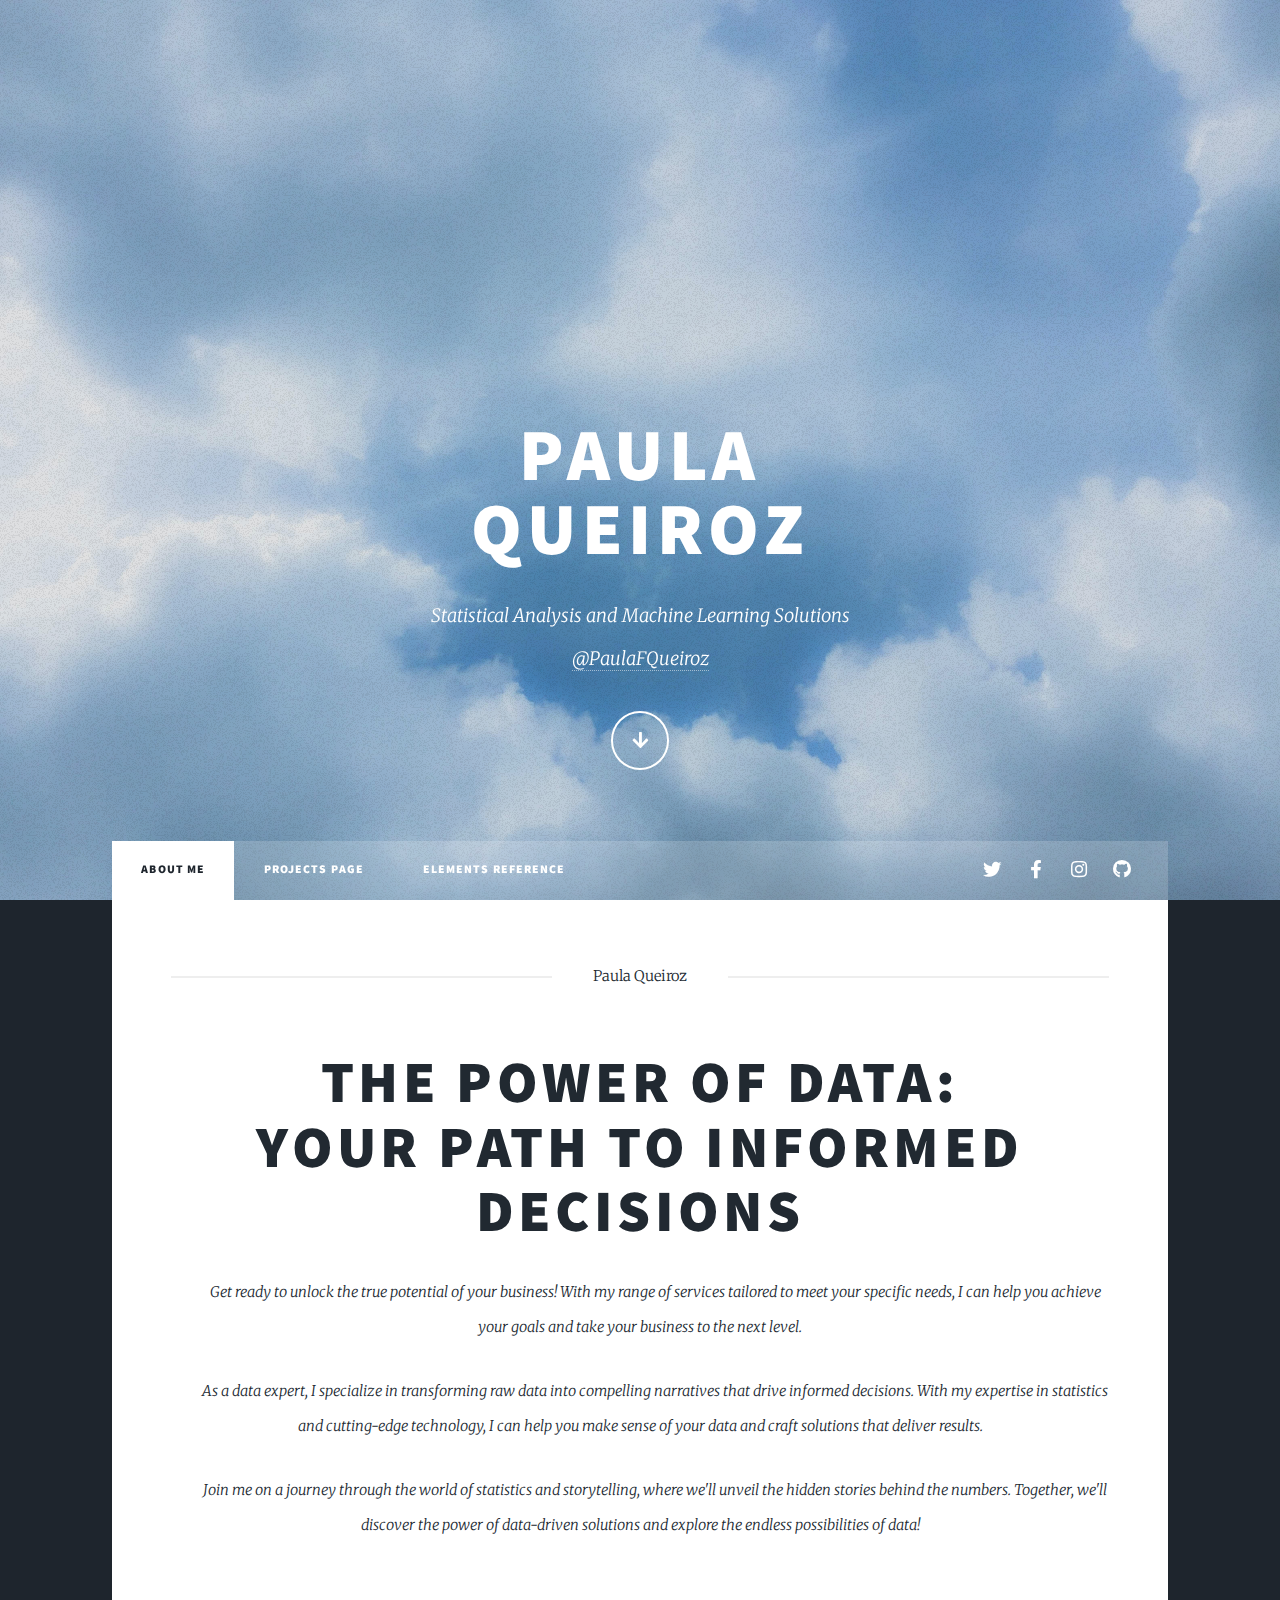
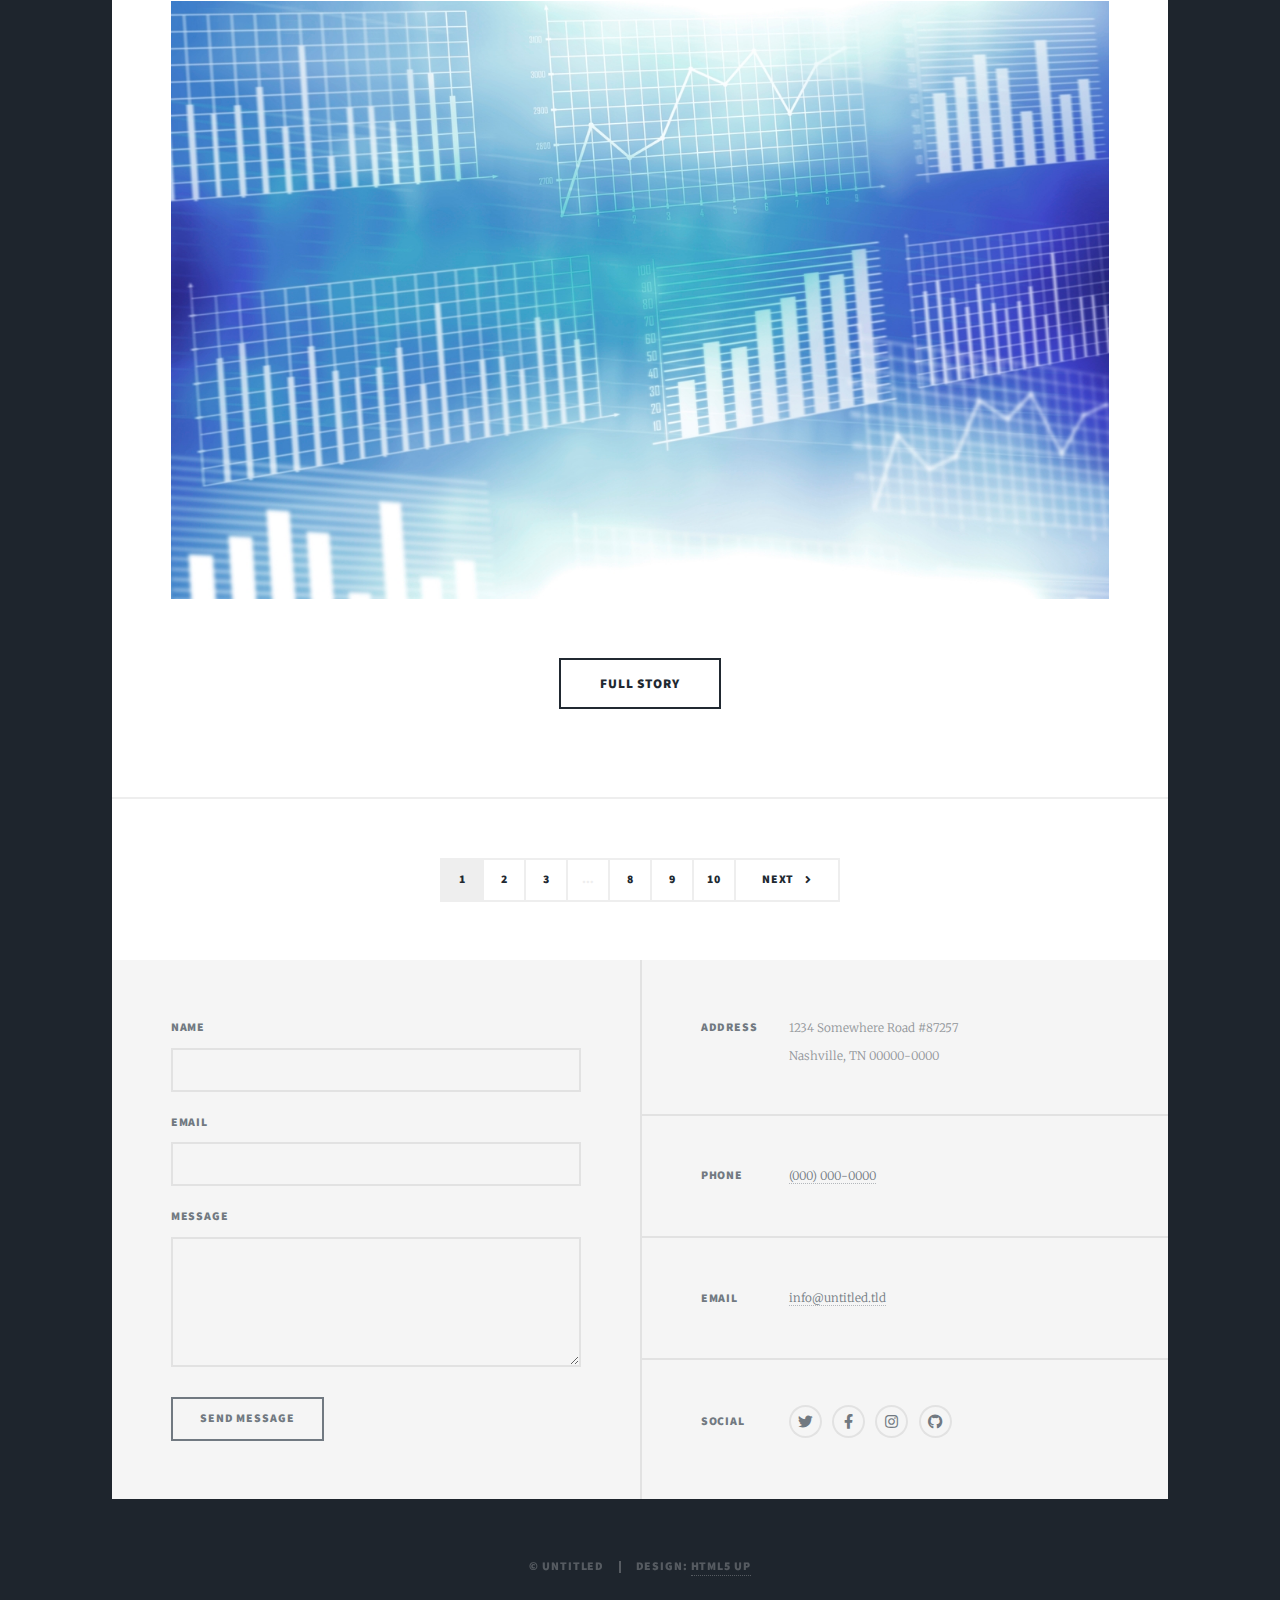
==== index.html @ 10422b55 "adding new webport" ====
<!DOCTYPE HTML>
<!--
	Massively by HTML5 UP
	html5up.net | @ajlkn
	Free for personal and commercial use under the CCA 3.0 license (html5up.net/license)
-->
<html>
	<head>
		<title>Paula Queiroz</title>
		<meta charset="utf-8" />
		<meta name="viewport" content="width=device-width, initial-scale=1, user-scalable=no" />
		<link rel="stylesheet" href="assets/css/main.css" />
		<noscript><link rel="stylesheet" href="assets/css/noscript.css" /></noscript>
	</head>
	<body class="is-preload">

		<!-- Wrapper -->
			<div id="wrapper" class="fade-in">

				<!-- Intro -->
					<div id="intro">
						<h1>Paula<br />
						Queiroz</h1>
						<p>Statistical Analysis and Machine Learning Solutions <br /><a href ="https://github.com/PaulaFQueiroz"a>@PaulaFQueiroz </p>
						<ul class="actions">
							<li><a href="#header" class="button icon solid solo fa-arrow-down scrolly">Continue</a></li>
						</ul>
					</div>

				<!-- Header -->
					<header id="header">
						<a href="index.html" class="logo">Paula Queiroz</a>
					</header>

				<!-- Nav -->
					<nav id="nav">
						<ul class="links">
							<li class="active"><a href="index.html">About Me</a></li>
							<li><a href="projects.html">Projects Page</a></li>
							<li><a href="elements.html">Elements Reference</a></li>
						</ul>
						<ul class="icons">
							<li><a href="#" class="icon brands fa-twitter"><span class="label">Twitter</span></a></li>
							<li><a href="#" class="icon brands fa-facebook-f"><span class="label">Facebook</span></a></li>
							<li><a href="#" class="icon brands fa-instagram"><span class="label">Instagram</span></a></li>
							<li><a href="#" class="icon brands fa-github"><span class="label">GitHub</span></a></li>
						</ul>
					</nav>

				<!-- Main -->
					<div id="main">

						<!-- Featured Post -->
							<article class="post featured">
								<header class="major">
									<span class="date">Paula Queiroz</span>
									<h2><a href="#">The Power of Data:<br />
										Your Path to Informed Decisions</a></h2>
										<p style="text-align: center; text-indent: 30px; ">Get ready to unlock the true potential of your business! With my range of services tailored to meet your specific needs, I can help you achieve your goals and take your business to the next level.</p>
										<p style="text-align: center;text-indent: 30px;">As a data expert, I specialize in transforming raw data into compelling narratives that drive informed decisions. With my expertise in statistics and cutting-edge technology, I can help you make sense of your data and craft solutions that deliver results.</p>
										<p style="text-align: center;text-indent: 30px;">Join me on a journey through the world of statistics and storytelling, where we'll unveil the hidden stories behind the numbers. Together, we'll discover the power of data-driven solutions and explore the endless possibilities of data!</p>
								</header>
								<a href="#" class="image main"><img src="images/icon10.jpg" alt="" /></a>
								<ul class="actions special">
									<li><a href="#" class="button large">Full Story</a></li>
								</ul>
							</article>

						

						<!-- Footer -->
							<footer>
								<div class="pagination">
									<!--<a href="#" class="previous">Prev</a>-->
									<a href="#" class="page active">1</a>
									<a href="#" class="page">2</a>
									<a href="#" class="page">3</a>
									<span class="extra">&hellip;</span>
									<a href="#" class="page">8</a>
									<a href="#" class="page">9</a>
									<a href="#" class="page">10</a>
									<a href="#" class="next">Next</a>
								</div>
							</footer>

					</div>

				<!-- Footer -->
					<footer id="footer">
						<section>
							<form method="post" action="#">
								<div class="fields">
									<div class="field">
										<label for="name">Name</label>
										<input type="text" name="name" id="name" />
									</div>
									<div class="field">
										<label for="email">Email</label>
										<input type="text" name="email" id="email" />
									</div>
									<div class="field">
										<label for="message">Message</label>
										<textarea name="message" id="message" rows="3"></textarea>
									</div>
								</div>
								<ul class="actions">
									<li><input type="submit" value="Send Message" /></li>
								</ul>
							</form>
						</section>
						<section class="split contact">
							<section class="alt">
								<h3>Address</h3>
								<p>1234 Somewhere Road #87257<br />
								Nashville, TN 00000-0000</p>
							</section>
							<section>
								<h3>Phone</h3>
								<p><a href="#">(000) 000-0000</a></p>
							</section>
							<section>
								<h3>Email</h3>
								<p><a href="#">info@untitled.tld</a></p>
							</section>
							<section>
								<h3>Social</h3>
								<ul class="icons alt">
									<li><a href="#" class="icon brands alt fa-twitter"><span class="label">Twitter</span></a></li>
									<li><a href="#" class="icon brands alt fa-facebook-f"><span class="label">Facebook</span></a></li>
									<li><a href="#" class="icon brands alt fa-instagram"><span class="label">Instagram</span></a></li>
									<li><a href="#" class="icon brands alt fa-github"><span class="label">GitHub</span></a></li>
								</ul>
							</section>
						</section>
					</footer>

				<!-- Copyright -->
					<div id="copyright">
						<ul><li>&copy; Untitled</li><li>Design: <a href="https://html5up.net">HTML5 UP</a></li></ul>
					</div>

			</div>

		<!-- Scripts -->
			<script src="assets/js/jquery.min.js"></script>
			<script src="assets/js/jquery.scrollex.min.js"></script>
			<script src="assets/js/jquery.scrolly.min.js"></script>
			<script src="assets/js/browser.min.js"></script>
			<script src="assets/js/breakpoints.min.js"></script>
			<script src="assets/js/util.js"></script>
			<script src="assets/js/main.js"></script>

	</body>
</html>
---- assets/css/main.css ----
@import url(fontawesome-all.min.css);
@import url("https://fonts.googleapis.com/css?family=Merriweather:300,700,300italic,700italic|Source+Sans+Pro:900");

/*
	Massively by HTML5 UP
	html5up.net | @ajlkn
	Free for personal and commercial use under the CCA 3.0 license (html5up.net/license)
*/

html, body, div, span, applet, object,
iframe, h1, h2, h3, h4, h5, h6, p, blockquote,
pre, a, abbr, acronym, address, big, cite,
code, del, dfn, em, img, ins, kbd, q, s, samp,
small, strike, strong, sub, sup, tt, var, b,
u, i, center, dl, dt, dd, ol, ul, li, fieldset,
form, label, legend, table, caption, tbody,
tfoot, thead, tr, th, td, article, aside,
canvas, details, embed, figure, figcaption,
footer, header, hgroup, menu, nav, output, ruby,
section, summary, time, mark, audio, video {
	margin: 0;
	padding: 0;
	border: 0;
	font-size: 100%;
	font: inherit;
	vertical-align: baseline;}

article, aside, details, figcaption, figure,
footer, header, hgroup, menu, nav, section {
	display: block;}

body {
	line-height: 1;
}

ol, ul {
	list-style: none;
}

blockquote, q {
	quotes: none;
}

	blockquote:before, blockquote:after, q:before, q:after {
		content: '';
		content: none;
	}

table {
	border-collapse: collapse;
	border-spacing: 0;
}

body {
	-webkit-text-size-adjust: none;
}

mark {
	background-color: transparent;
	color: inherit;
}

input::-moz-focus-inner {
	border: 0;
	padding: 0;
}

input, select, textarea {
	-moz-appearance: none;
	-webkit-appearance: none;
	-ms-appearance: none;
	appearance: none;
}

/* Basic */

	@-ms-viewport {
		width: device-width;
	}

	body {
		-ms-overflow-style: scrollbar;
	}

	@media screen and (max-width: 480px) {

		html, body {
			min-width: 320px;
		}

	}

	html {
		box-sizing: border-box;
	}

	*, *:before, *:after {
		box-sizing: inherit;
	}

	body {
		background-color: #1e252d;
	}

		body.is-preload *, body.is-preload *:before, body.is-preload *:after {
			-moz-animation: none !important;
			-webkit-animation: none !important;
			-ms-animation: none !important;
			animation: none !important;
			-moz-transition: none !important;
			-webkit-transition: none !important;
			-ms-transition: none !important;
			transition: none !important;
		}

/* Type */

	html {
		font-size: 16pt;
	}

		@media screen and (max-width: 1680px) {

			html {
				font-size: 12pt;
			}

		}

		@media screen and (max-width: 1280px) {

			html {
				font-size: 11pt;
			}

		}

		@media screen and (max-width: 360px) {

			html {
				font-size: 10pt;
			}

		}

	body {
		color: #212931;
	}

	body, input, select, textarea {
		font-family: "Merriweather", Georgia, serif;
		font-weight: 300;
		font-size: 1rem;
		line-height: 2.375;
	}

	a {
		-moz-transition: color 0.2s ease-in-out, background-color 0.2s ease-in-out, border-color 0.2s ease-in-out, box-shadow 0.2s ease-in-out;
		-webkit-transition: color 0.2s ease-in-out, background-color 0.2s ease-in-out, border-color 0.2s ease-in-out, box-shadow 0.2s ease-in-out;
		-ms-transition: color 0.2s ease-in-out, background-color 0.2s ease-in-out, border-color 0.2s ease-in-out, box-shadow 0.2s ease-in-out;
		transition: color 0.2s ease-in-out, background-color 0.2s ease-in-out, border-color 0.2s ease-in-out, box-shadow 0.2s ease-in-out;
		border-bottom: dotted 1px;
		text-decoration: none;
	}

		a:hover {
			border-bottom-color: transparent;
		}

	strong, b {
		font-weight: 600;
	}

	em, i {
		font-style: italic;
	}

	p {
		text-align: justify;
		margin: 0 0 2rem 0;
	}

	h1, h2, h3, h4, h5, h6 {
		font-family: "Source Sans Pro", Helvetica, sans-serif;
		font-weight: 900;
		line-height: 1.5;
		letter-spacing: 0.075em;
		text-transform: uppercase;
		margin: 0 0 1rem 0;
	}

		h1 a, h2 a, h3 a, h4 a, h5 a, h6 a {
			border-bottom: 0;
			color: inherit;
			text-decoration: none;
		}

	h1 {
		font-size: 4rem;
		line-height: 1.1;
		margin: 0 0 2rem 0;
	}

	h2 {
		font-size: 1.75rem;
		line-height: 1.3;
		margin: 0 0 1.5rem 0;
	}

	h3 {
		font-size: 1.25rem;
		margin: 0 0 1.5rem 0;
	}

	h4 {
		font-size: 1rem;
	}

	h5 {
		font-size: 0.9rem;
	}

	h6 {
		font-size: 0.8rem;
	}

	sub {
		font-size: 0.8rem;
		position: relative;
		top: 0.5rem;
	}

	sup {
		font-size: 0.8rem;
		position: relative;
		top: -0.5rem;
	}

	blockquote {
		border-left: solid 4px;
		font-style: italic;
		margin: 0 0 2rem 0;
		padding: 0.5rem 0 0.5rem 2rem;
	}

	code {
		border: solid 2px;
		font-family: "Courier New", monospace;
		font-size: 0.9rem;
		margin: 0 0.25rem;
		padding: 0.25rem 0.65rem;
	}

	pre {
		-webkit-overflow-scrolling: touch;
		font-family: "Courier New", monospace;
		font-size: 0.9rem;
		margin: 0 0 2rem 0;
	}

		pre code {
			display: block;
			line-height: 1.75;
			padding: 1rem 1.5rem;
			overflow-x: auto;
		}

	hr {
		border: 0;
		border-bottom: solid 2px;
		margin: 3rem 0;
	}

		hr.major {
			margin: 5rem 0;
		}

	.align-left {
		text-align: left;
	}

	.align-center {
		text-align: center;
	}

	.align-right {
		text-align: right;
	}

	input, select, textarea {
		color: #212931;
	}

	a {
		color: #212931;
		border-bottom-color: rgba(33, 41, 49, 0.5);
	}

		a:hover {
			border-bottom-color: transparent;
			color: #18bfef !important;
		}

	strong, b {
		color: #212931;
	}

	h1, h2, h3, h4, h5, h6 {
		color: #212931;
	}

	blockquote {
		border-left-color: #eeeeee;
	}

	code {
		background: rgba(220, 220, 220, 0.25);
		border-color: #eeeeee;
	}

	hr {
		border-bottom-color: #eeeeee;
	}

/* Row */

	.row {
		display: flex;
		flex-wrap: wrap;
		box-sizing: border-box;
		align-items: stretch;
	}

		.row > * {
			box-sizing: border-box;
		}

		.row.gtr-uniform > * > :last-child {
			margin-bottom: 0;
		}

		.row.aln-left {
			justify-content: flex-start;
		}

		.row.aln-center {
			justify-content: center;
		}

		.row.aln-right {
			justify-content: flex-end;
		}

		.row.aln-top {
			align-items: flex-start;
		}

		.row.aln-middle {
			align-items: center;
		}

		.row.aln-bottom {
			align-items: flex-end;
		}

		.row > .imp {
			order: -1;
		}

		.row > .col-1 {
			width: 8.33333%;
		}

		.row > .off-1 {
			margin-left: 8.33333%;
		}

		.row > .col-2 {
			width: 16.66667%;
		}

		.row > .off-2 {
			margin-left: 16.66667%;
		}

		.row > .col-3 {
			width: 25%;
		}

		.row > .off-3 {
			margin-left: 25%;
		}

		.row > .col-4 {
			width: 33.33333%;
		}

		.row > .off-4 {
			margin-left: 33.33333%;
		}

		.row > .col-5 {
			width: 41.66667%;
		}

		.row > .off-5 {
			margin-left: 41.66667%;
		}

		.row > .col-6 {
			width: 50%;
		}

		.row > .off-6 {
			margin-left: 50%;
		}

		.row > .col-7 {
			width: 58.33333%;
		}

		.row > .off-7 {
			margin-left: 58.33333%;
		}

		.row > .col-8 {
			width: 66.66667%;
		}

		.row > .off-8 {
			margin-left: 66.66667%;
		}

		.row > .col-9 {
			width: 75%;
		}

		.row > .off-9 {
			margin-left: 75%;
		}

		.row > .col-10 {
			width: 83.33333%;
		}

		.row > .off-10 {
			margin-left: 83.33333%;
		}

		.row > .col-11 {
			width: 91.66667%;
		}

		.row > .off-11 {
			margin-left: 91.66667%;
		}

		.row > .col-12 {
			width: 100%;
		}

		.row > .off-12 {
			margin-left: 100%;
		}

		.row.gtr-0 {
			margin-top: 0;
			margin-left: 0rem;
		}

			.row.gtr-0 > * {
				padding: 0 0 0 0rem;
			}

			.row.gtr-0.gtr-uniform {
				margin-top: 0rem;
			}

				.row.gtr-0.gtr-uniform > * {
					padding-top: 0rem;
				}

		.row.gtr-25 {
			margin-top: 0;
			margin-left: -0.375rem;
		}

			.row.gtr-25 > * {
				padding: 0 0 0 0.375rem;
			}

			.row.gtr-25.gtr-uniform {
				margin-top: -0.375rem;
			}

				.row.gtr-25.gtr-uniform > * {
					padding-top: 0.375rem;
				}

		.row.gtr-50 {
			margin-top: 0;
			margin-left: -0.75rem;
		}

			.row.gtr-50 > * {
				padding: 0 0 0 0.75rem;
			}

			.row.gtr-50.gtr-uniform {
				margin-top: -0.75rem;
			}

				.row.gtr-50.gtr-uniform > * {
					padding-top: 0.75rem;
				}

		.row {
			margin-top: 0;
			margin-left: -1.5rem;
		}

			.row > * {
				padding: 0 0 0 1.5rem;
			}

			.row.gtr-uniform {
				margin-top: -1.5rem;
			}

				.row.gtr-uniform > * {
					padding-top: 1.5rem;
				}

		.row.gtr-150 {
			margin-top: 0;
			margin-left: -2.25rem;
		}

			.row.gtr-150 > * {
				padding: 0 0 0 2.25rem;
			}

			.row.gtr-150.gtr-uniform {
				margin-top: -2.25rem;
			}

				.row.gtr-150.gtr-uniform > * {
					padding-top: 2.25rem;
				}

		.row.gtr-200 {
			margin-top: 0;
			margin-left: -3rem;
		}

			.row.gtr-200 > * {
				padding: 0 0 0 3rem;
			}

			.row.gtr-200.gtr-uniform {
				margin-top: -3rem;
			}

				.row.gtr-200.gtr-uniform > * {
					padding-top: 3rem;
				}

		@media screen and (max-width: 1680px) {

			.row {
				display: flex;
				flex-wrap: wrap;
				box-sizing: border-box;
				align-items: stretch;
			}

				.row > * {
					box-sizing: border-box;
				}

				.row.gtr-uniform > * > :last-child {
					margin-bottom: 0;
				}

				.row.aln-left {
					justify-content: flex-start;
				}

				.row.aln-center {
					justify-content: center;
				}

				.row.aln-right {
					justify-content: flex-end;
				}

				.row.aln-top {
					align-items: flex-start;
				}

				.row.aln-middle {
					align-items: center;
				}

				.row.aln-bottom {
					align-items: flex-end;
				}

				.row > .imp-xlarge {
					order: -1;
				}

				.row > .col-1-xlarge {
					width: 8.33333%;
				}

				.row > .off-1-xlarge {
					margin-left: 8.33333%;
				}

				.row > .col-2-xlarge {
					width: 16.66667%;
				}

				.row > .off-2-xlarge {
					margin-left: 16.66667%;
				}

				.row > .col-3-xlarge {
					width: 25%;
				}

				.row > .off-3-xlarge {
					margin-left: 25%;
				}

				.row > .col-4-xlarge {
					width: 33.33333%;
				}

				.row > .off-4-xlarge {
					margin-left: 33.33333%;
				}

				.row > .col-5-xlarge {
					width: 41.66667%;
				}

				.row > .off-5-xlarge {
					margin-left: 41.66667%;
				}

				.row > .col-6-xlarge {
					width: 50%;
				}

				.row > .off-6-xlarge {
					margin-left: 50%;
				}

				.row > .col-7-xlarge {
					width: 58.33333%;
				}

				.row > .off-7-xlarge {
					margin-left: 58.33333%;
				}

				.row > .col-8-xlarge {
					width: 66.66667%;
				}

				.row > .off-8-xlarge {
					margin-left: 66.66667%;
				}

				.row > .col-9-xlarge {
					width: 75%;
				}

				.row > .off-9-xlarge {
					margin-left: 75%;
				}

				.row > .col-10-xlarge {
					width: 83.33333%;
				}

				.row > .off-10-xlarge {
					margin-left: 83.33333%;
				}

				.row > .col-11-xlarge {
					width: 91.66667%;
				}

				.row > .off-11-xlarge {
					margin-left: 91.66667%;
				}

				.row > .col-12-xlarge {
					width: 100%;
				}

				.row > .off-12-xlarge {
					margin-left: 100%;
				}

				.row.gtr-0 {
					margin-top: 0;
					margin-left: 0rem;
				}

					.row.gtr-0 > * {
						padding: 0 0 0 0rem;
					}

					.row.gtr-0.gtr-uniform {
						margin-top: 0rem;
					}

						.row.gtr-0.gtr-uniform > * {
							padding-top: 0rem;
						}

				.row.gtr-25 {
					margin-top: 0;
					margin-left: -0.375rem;
				}

					.row.gtr-25 > * {
						padding: 0 0 0 0.375rem;
					}

					.row.gtr-25.gtr-uniform {
						margin-top: -0.375rem;
					}

						.row.gtr-25.gtr-uniform > * {
							padding-top: 0.375rem;
						}

				.row.gtr-50 {
					margin-top: 0;
					margin-left: -0.75rem;
				}

					.row.gtr-50 > * {
						padding: 0 0 0 0.75rem;
					}

					.row.gtr-50.gtr-uniform {
						margin-top: -0.75rem;
					}

						.row.gtr-50.gtr-uniform > * {
							padding-top: 0.75rem;
						}

				.row {
					margin-top: 0;
					margin-left: -1.5rem;
				}

					.row > * {
						padding: 0 0 0 1.5rem;
					}

					.row.gtr-uniform {
						margin-top: -1.5rem;
					}

						.row.gtr-uniform > * {
							padding-top: 1.5rem;
						}

				.row.gtr-150 {
					margin-top: 0;
					margin-left: -2.25rem;
				}

					.row.gtr-150 > * {
						padding: 0 0 0 2.25rem;
					}

					.row.gtr-150.gtr-uniform {
						margin-top: -2.25rem;
					}

						.row.gtr-150.gtr-uniform > * {
							padding-top: 2.25rem;
						}

				.row.gtr-200 {
					margin-top: 0;
					margin-left: -3rem;
				}

					.row.gtr-200 > * {
						padding: 0 0 0 3rem;
					}

					.row.gtr-200.gtr-uniform {
						margin-top: -3rem;
					}

						.row.gtr-200.gtr-uniform > * {
							padding-top: 3rem;
						}

		}

		@media screen and (max-width: 1280px) {

			.row {
				display: flex;
				flex-wrap: wrap;
				box-sizing: border-box;
				align-items: stretch;
			}

				.row > * {
					box-sizing: border-box;
				}

				.row.gtr-uniform > * > :last-child {
					margin-bottom: 0;
				}

				.row.aln-left {
					justify-content: flex-start;
				}

				.row.aln-center {
					justify-content: center;
				}

				.row.aln-right {
					justify-content: flex-end;
				}

				.row.aln-top {
					align-items: flex-start;
				}

				.row.aln-middle {
					align-items: center;
				}

				.row.aln-bottom {
					align-items: flex-end;
				}

				.row > .imp-large {
					order: -1;
				}

				.row > .col-1-large {
					width: 8.33333%;
				}

				.row > .off-1-large {
					margin-left: 8.33333%;
				}

				.row > .col-2-large {
					width: 16.66667%;
				}

				.row > .off-2-large {
					margin-left: 16.66667%;
				}

				.row > .col-3-large {
					width: 25%;
				}

				.row > .off-3-large {
					margin-left: 25%;
				}

				.row > .col-4-large {
					width: 33.33333%;
				}

				.row > .off-4-large {
					margin-left: 33.33333%;
				}

				.row > .col-5-large {
					width: 41.66667%;
				}

				.row > .off-5-large {
					margin-left: 41.66667%;
				}

				.row > .col-6-large {
					width: 50%;
				}

				.row > .off-6-large {
					margin-left: 50%;
				}

				.row > .col-7-large {
					width: 58.33333%;
				}

				.row > .off-7-large {
					margin-left: 58.33333%;
				}

				.row > .col-8-large {
					width: 66.66667%;
				}

				.row > .off-8-large {
					margin-left: 66.66667%;
				}

				.row > .col-9-large {
					width: 75%;
				}

				.row > .off-9-large {
					margin-left: 75%;
				}

				.row > .col-10-large {
					width: 83.33333%;
				}

				.row > .off-10-large {
					margin-left: 83.33333%;
				}

				.row > .col-11-large {
					width: 91.66667%;
				}

				.row > .off-11-large {
					margin-left: 91.66667%;
				}

				.row > .col-12-large {
					width: 100%;
				}

				.row > .off-12-large {
					margin-left: 100%;
				}

				.row.gtr-0 {
					margin-top: 0;
					margin-left: 0rem;
				}

					.row.gtr-0 > * {
						padding: 0 0 0 0rem;
					}

					.row.gtr-0.gtr-uniform {
						margin-top: 0rem;
					}

						.row.gtr-0.gtr-uniform > * {
							padding-top: 0rem;
						}

				.row.gtr-25 {
					margin-top: 0;
					margin-left: -0.375rem;
				}

					.row.gtr-25 > * {
						padding: 0 0 0 0.375rem;
					}

					.row.gtr-25.gtr-uniform {
						margin-top: -0.375rem;
					}

						.row.gtr-25.gtr-uniform > * {
							padding-top: 0.375rem;
						}

				.row.gtr-50 {
					margin-top: 0;
					margin-left: -0.75rem;
				}

					.row.gtr-50 > * {
						padding: 0 0 0 0.75rem;
					}

					.row.gtr-50.gtr-uniform {
						margin-top: -0.75rem;
					}

						.row.gtr-50.gtr-uniform > * {
							padding-top: 0.75rem;
						}

				.row {
					margin-top: 0;
					margin-left: -1.5rem;
				}

					.row > * {
						padding: 0 0 0 1.5rem;
					}

					.row.gtr-uniform {
						margin-top: -1.5rem;
					}

						.row.gtr-uniform > * {
							padding-top: 1.5rem;
						}

				.row.gtr-150 {
					margin-top: 0;
					margin-left: -2.25rem;
				}

					.row.gtr-150 > * {
						padding: 0 0 0 2.25rem;
					}

					.row.gtr-150.gtr-uniform {
						margin-top: -2.25rem;
					}

						.row.gtr-150.gtr-uniform > * {
							padding-top: 2.25rem;
						}

				.row.gtr-200 {
					margin-top: 0;
					margin-left: -3rem;
				}

					.row.gtr-200 > * {
						padding: 0 0 0 3rem;
					}

					.row.gtr-200.gtr-uniform {
						margin-top: -3rem;
					}

						.row.gtr-200.gtr-uniform > * {
							padding-top: 3rem;
						}

		}

		@media screen and (max-width: 980px) {

			.row {
				display: flex;
				flex-wrap: wrap;
				box-sizing: border-box;
				align-items: stretch;
			}

				.row > * {
					box-sizing: border-box;
				}

				.row.gtr-uniform > * > :last-child {
					margin-bottom: 0;
				}

				.row.aln-left {
					justify-content: flex-start;
				}

				.row.aln-center {
					justify-content: center;
				}

				.row.aln-right {
					justify-content: flex-end;
				}

				.row.aln-top {
					align-items: flex-start;
				}

				.row.aln-middle {
					align-items: center;
				}

				.row.aln-bottom {
					align-items: flex-end;
				}

				.row > .imp-medium {
					order: -1;
				}

				.row > .col-1-medium {
					width: 8.33333%;
				}

				.row > .off-1-medium {
					margin-left: 8.33333%;
				}

				.row > .col-2-medium {
					width: 16.66667%;
				}

				.row > .off-2-medium {
					margin-left: 16.66667%;
				}

				.row > .col-3-medium {
					width: 25%;
				}

				.row > .off-3-medium {
					margin-left: 25%;
				}

				.row > .col-4-medium {
					width: 33.33333%;
				}

				.row > .off-4-medium {
					margin-left: 33.33333%;
				}

				.row > .col-5-medium {
					width: 41.66667%;
				}

				.row > .off-5-medium {
					margin-left: 41.66667%;
				}

				.row > .col-6-medium {
					width: 50%;
				}

				.row > .off-6-medium {
					margin-left: 50%;
				}

				.row > .col-7-medium {
					width: 58.33333%;
				}

				.row > .off-7-medium {
					margin-left: 58.33333%;
				}

				.row > .col-8-medium {
					width: 66.66667%;
				}

				.row > .off-8-medium {
					margin-left: 66.66667%;
				}

				.row > .col-9-medium {
					width: 75%;
				}

				.row > .off-9-medium {
					margin-left: 75%;
				}

				.row > .col-10-medium {
					width: 83.33333%;
				}

				.row > .off-10-medium {
					margin-left: 83.33333%;
				}

				.row > .col-11-medium {
					width: 91.66667%;
				}

				.row > .off-11-medium {
					margin-left: 91.66667%;
				}

				.row > .col-12-medium {
					width: 100%;
				}

				.row > .off-12-medium {
					margin-left: 100%;
				}

				.row.gtr-0 {
					margin-top: 0;
					margin-left: 0rem;
				}

					.row.gtr-0 > * {
						padding: 0 0 0 0rem;
					}

					.row.gtr-0.gtr-uniform {
						margin-top: 0rem;
					}

						.row.gtr-0.gtr-uniform > * {
							padding-top: 0rem;
						}

				.row.gtr-25 {
					margin-top: 0;
					margin-left: -0.375rem;
				}

					.row.gtr-25 > * {
						padding: 0 0 0 0.375rem;
					}

					.row.gtr-25.gtr-uniform {
						margin-top: -0.375rem;
					}

						.row.gtr-25.gtr-uniform > * {
							padding-top: 0.375rem;
						}

				.row.gtr-50 {
					margin-top: 0;
					margin-left: -0.75rem;
				}

					.row.gtr-50 > * {
						padding: 0 0 0 0.75rem;
					}

					.row.gtr-50.gtr-uniform {
						margin-top: -0.75rem;
					}

						.row.gtr-50.gtr-uniform > * {
							padding-top: 0.75rem;
						}

				.row {
					margin-top: 0;
					margin-left: -1.5rem;
				}

					.row > * {
						padding: 0 0 0 1.5rem;
					}

					.row.gtr-uniform {
						margin-top: -1.5rem;
					}

						.row.gtr-uniform > * {
							padding-top: 1.5rem;
						}

				.row.gtr-150 {
					margin-top: 0;
					margin-left: -2.25rem;
				}

					.row.gtr-150 > * {
						padding: 0 0 0 2.25rem;
					}

					.row.gtr-150.gtr-uniform {
						margin-top: -2.25rem;
					}

						.row.gtr-150.gtr-uniform > * {
							padding-top: 2.25rem;
						}

				.row.gtr-200 {
					margin-top: 0;
					margin-left: -3rem;
				}

					.row.gtr-200 > * {
						padding: 0 0 0 3rem;
					}

					.row.gtr-200.gtr-uniform {
						margin-top: -3rem;
					}

						.row.gtr-200.gtr-uniform > * {
							padding-top: 3rem;
						}

		}

		@media screen and (max-width: 736px) {

			.row {
				display: flex;
				flex-wrap: wrap;
				box-sizing: border-box;
				align-items: stretch;
			}

				.row > * {
					box-sizing: border-box;
				}

				.row.gtr-uniform > * > :last-child {
					margin-bottom: 0;
				}

				.row.aln-left {
					justify-content: flex-start;
				}

				.row.aln-center {
					justify-content: center;
				}

				.row.aln-right {
					justify-content: flex-end;
				}

				.row.aln-top {
					align-items: flex-start;
				}

				.row.aln-middle {
					align-items: center;
				}

				.row.aln-bottom {
					align-items: flex-end;
				}

				.row > .imp-small {
					order: -1;
				}

				.row > .col-1-small {
					width: 8.33333%;
				}

				.row > .off-1-small {
					margin-left: 8.33333%;
				}

				.row > .col-2-small {
					width: 16.66667%;
				}

				.row > .off-2-small {
					margin-left: 16.66667%;
				}

				.row > .col-3-small {
					width: 25%;
				}

				.row > .off-3-small {
					margin-left: 25%;
				}

				.row > .col-4-small {
					width: 33.33333%;
				}

				.row > .off-4-small {
					margin-left: 33.33333%;
				}

				.row > .col-5-small {
					width: 41.66667%;
				}

				.row > .off-5-small {
					margin-left: 41.66667%;
				}

				.row > .col-6-small {
					width: 50%;
				}

				.row > .off-6-small {
					margin-left: 50%;
				}

				.row > .col-7-small {
					width: 58.33333%;
				}

				.row > .off-7-small {
					margin-left: 58.33333%;
				}

				.row > .col-8-small {
					width: 66.66667%;
				}

				.row > .off-8-small {
					margin-left: 66.66667%;
				}

				.row > .col-9-small {
					width: 75%;
				}

				.row > .off-9-small {
					margin-left: 75%;
				}

				.row > .col-10-small {
					width: 83.33333%;
				}

				.row > .off-10-small {
					margin-left: 83.33333%;
				}

				.row > .col-11-small {
					width: 91.66667%;
				}

				.row > .off-11-small {
					margin-left: 91.66667%;
				}

				.row > .col-12-small {
					width: 100%;
				}

				.row > .off-12-small {
					margin-left: 100%;
				}

				.row.gtr-0 {
					margin-top: 0;
					margin-left: 0rem;
				}

					.row.gtr-0 > * {
						padding: 0 0 0 0rem;
					}

					.row.gtr-0.gtr-uniform {
						margin-top: 0rem;
					}

						.row.gtr-0.gtr-uniform > * {
							padding-top: 0rem;
						}

				.row.gtr-25 {
					margin-top: 0;
					margin-left: -0.375rem;
				}

					.row.gtr-25 > * {
						padding: 0 0 0 0.375rem;
					}

					.row.gtr-25.gtr-uniform {
						margin-top: -0.375rem;
					}

						.row.gtr-25.gtr-uniform > * {
							padding-top: 0.375rem;
						}

				.row.gtr-50 {
					margin-top: 0;
					margin-left: -0.75rem;
				}

					.row.gtr-50 > * {
						padding: 0 0 0 0.75rem;
					}

					.row.gtr-50.gtr-uniform {
						margin-top: -0.75rem;
					}

						.row.gtr-50.gtr-uniform > * {
							padding-top: 0.75rem;
						}

				.row {
					margin-top: 0;
					margin-left: -1.5rem;
				}

					.row > * {
						padding: 0 0 0 1.5rem;
					}

					.row.gtr-uniform {
						margin-top: -1.5rem;
					}

						.row.gtr-uniform > * {
							padding-top: 1.5rem;
						}

				.row.gtr-150 {
					margin-top: 0;
					margin-left: -2.25rem;
				}

					.row.gtr-150 > * {
						padding: 0 0 0 2.25rem;
					}

					.row.gtr-150.gtr-uniform {
						margin-top: -2.25rem;
					}

						.row.gtr-150.gtr-uniform > * {
							padding-top: 2.25rem;
						}

				.row.gtr-200 {
					margin-top: 0;
					margin-left: -3rem;
				}

					.row.gtr-200 > * {
						padding: 0 0 0 3rem;
					}

					.row.gtr-200.gtr-uniform {
						margin-top: -3rem;
					}

						.row.gtr-200.gtr-uniform > * {
							padding-top: 3rem;
						}

		}

		@media screen and (max-width: 480px) {

			.row {
				display: flex;
				flex-wrap: wrap;
				box-sizing: border-box;
				align-items: stretch;
			}

				.row > * {
					box-sizing: border-box;
				}

				.row.gtr-uniform > * > :last-child {
					margin-bottom: 0;
				}

				.row.aln-left {
					justify-content: flex-start;
				}

				.row.aln-center {
					justify-content: center;
				}

				.row.aln-right {
					justify-content: flex-end;
				}

				.row.aln-top {
					align-items: flex-start;
				}

				.row.aln-middle {
					align-items: center;
				}

				.row.aln-bottom {
					align-items: flex-end;
				}

				.row > .imp-xsmall {
					order: -1;
				}

				.row > .col-1-xsmall {
					width: 8.33333%;
				}

				.row > .off-1-xsmall {
					margin-left: 8.33333%;
				}

				.row > .col-2-xsmall {
					width: 16.66667%;
				}

				.row > .off-2-xsmall {
					margin-left: 16.66667%;
				}

				.row > .col-3-xsmall {
					width: 25%;
				}

				.row > .off-3-xsmall {
					margin-left: 25%;
				}

				.row > .col-4-xsmall {
					width: 33.33333%;
				}

				.row > .off-4-xsmall {
					margin-left: 33.33333%;
				}

				.row > .col-5-xsmall {
					width: 41.66667%;
				}

				.row > .off-5-xsmall {
					margin-left: 41.66667%;
				}

				.row > .col-6-xsmall {
					width: 50%;
				}

				.row > .off-6-xsmall {
					margin-left: 50%;
				}

				.row > .col-7-xsmall {
					width: 58.33333%;
				}

				.row > .off-7-xsmall {
					margin-left: 58.33333%;
				}

				.row > .col-8-xsmall {
					width: 66.66667%;
				}

				.row > .off-8-xsmall {
					margin-left: 66.66667%;
				}

				.row > .col-9-xsmall {
					width: 75%;
				}

				.row > .off-9-xsmall {
					margin-left: 75%;
				}

				.row > .col-10-xsmall {
					width: 83.33333%;
				}

				.row > .off-10-xsmall {
					margin-left: 83.33333%;
				}

				.row > .col-11-xsmall {
					width: 91.66667%;
				}

				.row > .off-11-xsmall {
					margin-left: 91.66667%;
				}

				.row > .col-12-xsmall {
					width: 100%;
				}

				.row > .off-12-xsmall {
					margin-left: 100%;
				}

				.row.gtr-0 {
					margin-top: 0;
					margin-left: 0rem;
				}

					.row.gtr-0 > * {
						padding: 0 0 0 0rem;
					}

					.row.gtr-0.gtr-uniform {
						margin-top: 0rem;
					}

						.row.gtr-0.gtr-uniform > * {
							padding-top: 0rem;
						}

				.row.gtr-25 {
					margin-top: 0;
					margin-left: -0.375rem;
				}

					.row.gtr-25 > * {
						padding: 0 0 0 0.375rem;
					}

					.row.gtr-25.gtr-uniform {
						margin-top: -0.375rem;
					}

						.row.gtr-25.gtr-uniform > * {
							padding-top: 0.375rem;
						}

				.row.gtr-50 {
					margin-top: 0;
					margin-left: -0.75rem;
				}

					.row.gtr-50 > * {
						padding: 0 0 0 0.75rem;
					}

					.row.gtr-50.gtr-uniform {
						margin-top: -0.75rem;
					}

						.row.gtr-50.gtr-uniform > * {
							padding-top: 0.75rem;
						}

				.row {
					margin-top: 0;
					margin-left: -1.5rem;
				}

					.row > * {
						padding: 0 0 0 1.5rem;
					}

					.row.gtr-uniform {
						margin-top: -1.5rem;
					}

						.row.gtr-uniform > * {
							padding-top: 1.5rem;
						}

				.row.gtr-150 {
					margin-top: 0;
					margin-left: -2.25rem;
				}

					.row.gtr-150 > * {
						padding: 0 0 0 2.25rem;
					}

					.row.gtr-150.gtr-uniform {
						margin-top: -2.25rem;
					}

						.row.gtr-150.gtr-uniform > * {
							padding-top: 2.25rem;
						}

				.row.gtr-200 {
					margin-top: 0;
					margin-left: -3rem;
				}

					.row.gtr-200 > * {
						padding: 0 0 0 3rem;
					}

					.row.gtr-200.gtr-uniform {
						margin-top: -3rem;
					}

						.row.gtr-200.gtr-uniform > * {
							padding-top: 3rem;
						}

		}

		@media screen and (max-width: 360px) {

			.row {
				display: flex;
				flex-wrap: wrap;
				box-sizing: border-box;
				align-items: stretch;
			}

				.row > * {
					box-sizing: border-box;
				}

				.row.gtr-uniform > * > :last-child {
					margin-bottom: 0;
				}

				.row.aln-left {
					justify-content: flex-start;
				}

				.row.aln-center {
					justify-content: center;
				}

				.row.aln-right {
					justify-content: flex-end;
				}

				.row.aln-top {
					align-items: flex-start;
				}

				.row.aln-middle {
					align-items: center;
				}

				.row.aln-bottom {
					align-items: flex-end;
				}

				.row > .imp-xxsmall {
					order: -1;
				}

				.row > .col-1-xxsmall {
					width: 8.33333%;
				}

				.row > .off-1-xxsmall {
					margin-left: 8.33333%;
				}

				.row > .col-2-xxsmall {
					width: 16.66667%;
				}

				.row > .off-2-xxsmall {
					margin-left: 16.66667%;
				}

				.row > .col-3-xxsmall {
					width: 25%;
				}

				.row > .off-3-xxsmall {
					margin-left: 25%;
				}

				.row > .col-4-xxsmall {
					width: 33.33333%;
				}

				.row > .off-4-xxsmall {
					margin-left: 33.33333%;
				}

				.row > .col-5-xxsmall {
					width: 41.66667%;
				}

				.row > .off-5-xxsmall {
					margin-left: 41.66667%;
				}

				.row > .col-6-xxsmall {
					width: 50%;
				}

				.row > .off-6-xxsmall {
					margin-left: 50%;
				}

				.row > .col-7-xxsmall {
					width: 58.33333%;
				}

				.row > .off-7-xxsmall {
					margin-left: 58.33333%;
				}

				.row > .col-8-xxsmall {
					width: 66.66667%;
				}

				.row > .off-8-xxsmall {
					margin-left: 66.66667%;
				}

				.row > .col-9-xxsmall {
					width: 75%;
				}

				.row > .off-9-xxsmall {
					margin-left: 75%;
				}

				.row > .col-10-xxsmall {
					width: 83.33333%;
				}

				.row > .off-10-xxsmall {
					margin-left: 83.33333%;
				}

				.row > .col-11-xxsmall {
					width: 91.66667%;
				}

				.row > .off-11-xxsmall {
					margin-left: 91.66667%;
				}

				.row > .col-12-xxsmall {
					width: 100%;
				}

				.row > .off-12-xxsmall {
					margin-left: 100%;
				}

				.row.gtr-0 {
					margin-top: 0;
					margin-left: 0rem;
				}

					.row.gtr-0 > * {
						padding: 0 0 0 0rem;
					}

					.row.gtr-0.gtr-uniform {
						margin-top: 0rem;
					}

						.row.gtr-0.gtr-uniform > * {
							padding-top: 0rem;
						}

				.row.gtr-25 {
					margin-top: 0;
					margin-left: -0.375rem;
				}

					.row.gtr-25 > * {
						padding: 0 0 0 0.375rem;
					}

					.row.gtr-25.gtr-uniform {
						margin-top: -0.375rem;
					}

						.row.gtr-25.gtr-uniform > * {
							padding-top: 0.375rem;
						}

				.row.gtr-50 {
					margin-top: 0;
					margin-left: -0.75rem;
				}

					.row.gtr-50 > * {
						padding: 0 0 0 0.75rem;
					}

					.row.gtr-50.gtr-uniform {
						margin-top: -0.75rem;
					}

						.row.gtr-50.gtr-uniform > * {
							padding-top: 0.75rem;
						}

				.row {
					margin-top: 0;
					margin-left: -1.5rem;
				}

					.row > * {
						padding: 0 0 0 1.5rem;
					}

					.row.gtr-uniform {
						margin-top: -1.5rem;
					}

						.row.gtr-uniform > * {
							padding-top: 1.5rem;
						}

				.row.gtr-150 {
					margin-top: 0;
					margin-left: -2.25rem;
				}

					.row.gtr-150 > * {
						padding: 0 0 0 2.25rem;
					}

					.row.gtr-150.gtr-uniform {
						margin-top: -2.25rem;
					}

						.row.gtr-150.gtr-uniform > * {
							padding-top: 2.25rem;
						}

				.row.gtr-200 {
					margin-top: 0;
					margin-left: -3rem;
				}

					.row.gtr-200 > * {
						padding: 0 0 0 3rem;
					}

					.row.gtr-200.gtr-uniform {
						margin-top: -3rem;
					}

						.row.gtr-200.gtr-uniform > * {
							padding-top: 3rem;
						}

		}

/* Box */

	.box {
		border: solid 2px;
		margin-bottom: 2rem;
		padding: 1.5rem;
	}

		.box > :last-child,
		.box > :last-child > :last-child,
		.box > :last-child > :last-child > :last-child {
			margin-bottom: 0;
		}

		.box.alt {
			border: 0;
			border-radius: 0;
			padding: 0;
		}

	.box {
		border-color: #eeeeee;
	}

/* Button */

	input[type="submit"],
	input[type="reset"],
	input[type="button"],
	button,
	.button {
		-moz-appearance: none;
		-webkit-appearance: none;
		-ms-appearance: none;
		appearance: none;
		-moz-transition: background-color 0.2s ease-in-out, box-shadow 0.2s ease-in-out, color 0.2s ease-in-out;
		-webkit-transition: background-color 0.2s ease-in-out, box-shadow 0.2s ease-in-out, color 0.2s ease-in-out;
		-ms-transition: background-color 0.2s ease-in-out, box-shadow 0.2s ease-in-out, color 0.2s ease-in-out;
		transition: background-color 0.2s ease-in-out, box-shadow 0.2s ease-in-out, color 0.2s ease-in-out;
		border: 0;
		border-radius: 0;
		cursor: pointer;
		display: inline-block;
		font-family: "Source Sans Pro", Helvetica, sans-serif;
		font-size: 0.8rem;
		font-weight: 900;
		letter-spacing: 0.075em;
		height: 3rem;
		line-height: 3rem;
		padding: 0 2rem;
		text-align: center;
		text-decoration: none;
		text-transform: uppercase;
		white-space: nowrap;
	}

		input[type="submit"].icon:before,
		input[type="reset"].icon:before,
		input[type="button"].icon:before,
		button.icon:before,
		.button.icon:before {
			margin-right: 0.5rem;
		}

		input[type="submit"].icon.solo,
		input[type="reset"].icon.solo,
		input[type="button"].icon.solo,
		button.icon.solo,
		.button.icon.solo {
			position: relative;
			width: 4rem;
			height: 4rem;
			line-height: 4rem;
			border-radius: 4rem;
			text-indent: 4rem;
			overflow: hidden;
			padding: 0;
			white-space: nowrap;
		}

			input[type="submit"].icon.solo:before,
			input[type="reset"].icon.solo:before,
			input[type="button"].icon.solo:before,
			button.icon.solo:before,
			.button.icon.solo:before {
				position: absolute;
				display: block;
				top: 0;
				left: 0;
				width: inherit;
				height: inherit;
				line-height: inherit;
				font-size: 1.25rem;
				margin-right: 0;
				text-align: center;
				text-indent: 0;
			}

		input[type="submit"].fit,
		input[type="reset"].fit,
		input[type="button"].fit,
		button.fit,
		.button.fit {
			width: 100%;
		}

		input[type="submit"].small,
		input[type="reset"].small,
		input[type="button"].small,
		button.small,
		.button.small {
			font-size: 0.7rem;
			height: 2.5rem;
			line-height: 2.5rem;
			padding: 0 1.5rem;
		}

		input[type="submit"].large,
		input[type="reset"].large,
		input[type="button"].large,
		button.large,
		.button.large {
			font-size: 0.9rem;
			height: 3.5rem;
			line-height: 3.5rem;
			padding: 0 2.75rem;
		}

		@media screen and (max-width: 980px) {

			input[type="submit"],
			input[type="reset"],
			input[type="button"],
			button,
			.button {
				font-size: 0.9rem;
				height: 3.25rem;
				line-height: 3.25rem;
			}

				input[type="submit"].large,
				input[type="reset"].large,
				input[type="button"].large,
				button.large,
				.button.large {
					font-size: 1rem;
					height: 3.75rem;
					line-height: 3.75rem;
				}

		}

		input[type="submit"].disabled, input[type="submit"]:disabled,
		input[type="reset"].disabled,
		input[type="reset"]:disabled,
		input[type="button"].disabled,
		input[type="button"]:disabled,
		button.disabled,
		button:disabled,
		.button.disabled,
		.button:disabled {
			pointer-events: none;
			opacity: 0.25;
		}

	input[type="submit"],
	input[type="reset"],
	input[type="button"],
	button,
	.button {
		background-color: transparent;
		box-shadow: inset 0 0 0 2px #212931;
		color: #212931 !important;
	}

		input[type="submit"]:hover,
		input[type="reset"]:hover,
		input[type="button"]:hover,
		button:hover,
		.button:hover {
			box-shadow: inset 0 0 0 2px #18bfef;
			color: #18bfef !important;
		}

		input[type="submit"].primary,
		input[type="reset"].primary,
		input[type="button"].primary,
		button.primary,
		.button.primary {
			background-color: #212931;
			box-shadow: none;
			color: #ffffff !important;
		}

			input[type="submit"].primary:hover,
			input[type="reset"].primary:hover,
			input[type="button"].primary:hover,
			button.primary:hover,
			.button.primary:hover {
				background-color: #18bfef;
			}

/* Form */

	form {
		margin: 0 0 2rem 0;
	}

		form > :last-child {
			margin-bottom: 0;
		}

		form > .fields {
			display: -moz-flex;
			display: -webkit-flex;
			display: -ms-flex;
			display: flex;
			-moz-flex-wrap: wrap;
			-webkit-flex-wrap: wrap;
			-ms-flex-wrap: wrap;
			flex-wrap: wrap;
			width: calc(100% + 3rem);
			margin: -1.5rem 0 2rem -1.5rem;
		}

			form > .fields > .field {
				-moz-flex-grow: 0;
				-webkit-flex-grow: 0;
				-ms-flex-grow: 0;
				flex-grow: 0;
				-moz-flex-shrink: 0;
				-webkit-flex-shrink: 0;
				-ms-flex-shrink: 0;
				flex-shrink: 0;
				padding: 1.5rem 0 0 1.5rem;
				width: calc(100% - 1.5rem);
			}

				form > .fields > .field.half {
					width: calc(50% - 0.75rem);
				}

				form > .fields > .field.third {
					width: calc(100%/3 - 0.5rem);
				}

				form > .fields > .field.quarter {
					width: calc(25% - 0.375rem);
				}

		@media screen and (max-width: 480px) {

			form > .fields {
				width: calc(100% + 3rem);
				margin: -1.5rem 0 2rem -1.5rem;
			}

				form > .fields > .field {
					padding: 1.5rem 0 0 1.5rem;
					width: calc(100% - 1.5rem);
				}

					form > .fields > .field.half {
						width: calc(100% - 1.5rem);
					}

					form > .fields > .field.third {
						width: calc(100% - 1.5rem);
					}

					form > .fields > .field.quarter {
						width: calc(100% - 1.5rem);
					}

		}

	label {
		display: block;
		font-family: "Source Sans Pro", Helvetica, sans-serif;
		font-weight: 900;
		line-height: 1.5;
		letter-spacing: 0.075em;
		font-size: 0.8rem;
		text-transform: uppercase;
		margin: 0 0 0.75rem 0;
	}

		@media screen and (max-width: 980px) {

			label {
				font-size: 0.9rem;
			}

		}

	input[type="text"],
	input[type="password"],
	input[type="email"],
	select,
	textarea {
		-moz-appearance: none;
		-webkit-appearance: none;
		-ms-appearance: none;
		appearance: none;
		background: transparent;
		border-radius: 0;
		border: solid 2px;
		color: inherit;
		display: block;
		outline: 0;
		padding: 0 1rem;
		text-decoration: none;
		width: 100%;
	}

		input[type="text"]:invalid,
		input[type="password"]:invalid,
		input[type="email"]:invalid,
		select:invalid,
		textarea:invalid {
			box-shadow: none;
		}

	select {
		background-size: 1.25rem;
		background-repeat: no-repeat;
		background-position: calc(100% - 1rem) center;
		height: 3rem;
		padding-right: 3rem;
		text-overflow: ellipsis;
	}

		select:focus::-ms-value {
			background-color: transparent;
		}

		select::-ms-expand {
			display: none;
		}

	input[type="text"],
	input[type="password"],
	input[type="email"],
	select {
		height: 3rem;
	}

	textarea {
		padding: 0.75rem 1rem;
	}

	input[type="checkbox"],
	input[type="radio"] {
		-moz-appearance: none;
		-webkit-appearance: none;
		-ms-appearance: none;
		appearance: none;
		display: block;
		float: left;
		margin-right: -2rem;
		opacity: 0;
		width: 1rem;
		z-index: -1;
	}

		input[type="checkbox"] + label,
		input[type="radio"] + label {
			text-decoration: none;
			cursor: pointer;
			display: inline-block;
			font-size: 1rem;
			letter-spacing: 0;
			font-family: "Merriweather", Georgia, serif;
			text-transform: none;
			font-weight: 300;
			padding-left: 2.8rem;
			padding-right: 1rem;
			position: relative;
		}

			input[type="checkbox"] + label:before,
			input[type="radio"] + label:before {
				-moz-osx-font-smoothing: grayscale;
				-webkit-font-smoothing: antialiased;
				display: inline-block;
				font-style: normal;
				font-variant: normal;
				text-rendering: auto;
				line-height: 1;
				text-transform: none !important;
				font-family: 'Font Awesome 5 Free';
				font-weight: 900;
			}

			input[type="checkbox"] + label:before,
			input[type="radio"] + label:before {
				border-radius: 0;
				border: solid 2px;
				content: '';
				display: inline-block;
				font-size: 0.8rem;
				height: 1.8rem;
				left: 0;
				line-height: 1.65rem;
				position: absolute;
				text-align: center;
				top: -0.125rem;
				width: 1.8rem;
			}

		input[type="checkbox"]:checked + label:before,
		input[type="radio"]:checked + label:before {
			content: '\f00c';
		}

	input[type="checkbox"] + label:before {
		border-radius: 0;
	}

	input[type="radio"] + label:before {
		border-radius: 100%;
	}

	::-webkit-input-placeholder {
		opacity: 1.0;
	}

	:-moz-placeholder {
		opacity: 1.0;
	}

	::-moz-placeholder {
		opacity: 1.0;
	}

	:-ms-input-placeholder {
		opacity: 1.0;
	}

	label {
		color: #212931;
	}

	input[type="text"],
	input[type="password"],
	input[type="email"],
	select,
	textarea {
		border-color: #eeeeee;
	}

		input[type="text"]:focus,
		input[type="password"]:focus,
		input[type="email"]:focus,
		select:focus,
		textarea:focus {
			border-color: #18bfef;
		}

	select {
		background-image: url("data:image/svg+xml;charset=utf8,%3Csvg xmlns='http://www.w3.org/2000/svg' width='40' height='40' preserveAspectRatio='none' viewBox='0 0 40 40'%3E%3Cpath d='M9.4,12.3l10.4,10.4l10.4-10.4c0.2-0.2,0.5-0.4,0.9-0.4c0.3,0,0.6,0.1,0.9,0.4l3.3,3.3c0.2,0.2,0.4,0.5,0.4,0.9 c0,0.4-0.1,0.6-0.4,0.9L20.7,31.9c-0.2,0.2-0.5,0.4-0.9,0.4c-0.3,0-0.6-0.1-0.9-0.4L4.3,17.3c-0.2-0.2-0.4-0.5-0.4-0.9 c0-0.4,0.1-0.6,0.4-0.9l3.3-3.3c0.2-0.2,0.5-0.4,0.9-0.4S9.1,12.1,9.4,12.3z' fill='%23eeeeee' /%3E%3C/svg%3E");
	}

		select option {
			background-color: #ffffff;
			color: #212931;
		}

	.select-wrapper:before {
		color: #eeeeee;
	}

	input[type="checkbox"] + label,
	input[type="radio"] + label {
		color: #212931;
	}

		input[type="checkbox"] + label:before,
		input[type="radio"] + label:before {
			border-color: #eeeeee;
		}

	input[type="checkbox"]:checked + label:before,
	input[type="radio"]:checked + label:before {
		background-color: #212931;
		border-color: #212931;
		color: #ffffff;
	}

	input[type="checkbox"]:focus + label:before,
	input[type="radio"]:focus + label:before {
		border-color: #18bfef;
	}

	::-webkit-input-placeholder {
		color: #909498 !important;
	}

	:-moz-placeholder {
		color: #909498 !important;
	}

	::-moz-placeholder {
		color: #909498 !important;
	}

	:-ms-input-placeholder {
		color: #909498 !important;
	}

	.formerize-placeholder {
		color: #909498 !important;
	}

/* Icon */

	.icon {
		text-decoration: none;
		border-bottom: none;
		position: relative;
	}

		.icon:before {
			-moz-osx-font-smoothing: grayscale;
			-webkit-font-smoothing: antialiased;
			display: inline-block;
			font-style: normal;
			font-variant: normal;
			text-rendering: auto;
			line-height: 1;
			text-transform: none !important;
			font-family: 'Font Awesome 5 Free';
			font-weight: 400;
		}

		.icon > .label {
			display: none;
		}

		.icon:before {
			line-height: inherit;
		}

		.icon.solid:before {
			font-weight: 900;
		}

		.icon.brands:before {
			font-family: 'Font Awesome 5 Brands';
		}

/* Image */

	.image {
		border: 0;
		display: inline-block;
		position: relative;
	}

		.image img {
			display: block;
		}

		.image.left, .image.right {
			max-width: 40%;
		}

			.image.left img, .image.right img {
				width: 100%;
			}

		.image.left {
			float: left;
			margin: 0 2rem 2rem 0;
			top: 0.75rem;
		}

		.image.right {
			float: right;
			margin: 0 0 2rem 2rem;
			top: 0.75rem;
		}

		.image.fit {
			display: block;
			margin: 2.5rem 0;
			width: 100%;
		}

			.image.fit:first-child {
				margin-top: 0;
			}

			.image.fit img {
				width: 100%;
			}

		.image.main {
			display: block;
			margin: 4rem 0;
			width: 100%;
		}

			.image.main:first-child {
				margin-top: 0;
			}

			.image.main img {
				width: 100%;
			}

		@media screen and (max-width: 736px) {

			.image.fit {
				margin: 2rem 0;
			}

			.image.main {
				margin: 2rem 0;
			}

		}

	a.image {
		overflow: hidden;
	}

		a.image img {
			-moz-transition: -moz-transform 0.2s ease-out;
			-webkit-transition: -webkit-transform 0.2s ease-out;
			-ms-transition: -ms-transform 0.2s ease-out;
			transition: transform 0.2s ease-out;
		}

		a.image:hover img {
			-moz-transform: scale(1.05);
			-webkit-transform: scale(1.05);
			-ms-transform: scale(1.05);
			transform: scale(1.05);
		}

/* Actions */

	ul.actions {
		display: -moz-flex;
		display: -webkit-flex;
		display: -ms-flex;
		display: flex;
		cursor: default;
		list-style: none;
		margin-left: -1rem;
		padding-left: 0;
	}

		ul.actions li {
			padding: 0 0 0 1rem;
			vertical-align: middle;
		}

		ul.actions.special {
			-moz-justify-content: center;
			-webkit-justify-content: center;
			-ms-justify-content: center;
			justify-content: center;
			width: 100%;
			margin-left: 0;
		}

			ul.actions.special li:first-child {
				padding-left: 0;
			}

		ul.actions.stacked {
			-moz-flex-direction: column;
			-webkit-flex-direction: column;
			-ms-flex-direction: column;
			flex-direction: column;
			margin-left: 0;
		}

			ul.actions.stacked li {
				padding: 1.3rem 0 0 0;
			}

				ul.actions.stacked li:first-child {
					padding-top: 0;
				}

		ul.actions.fit {
			width: calc(100% + 1rem);
		}

			ul.actions.fit li {
				-moz-flex-grow: 1;
				-webkit-flex-grow: 1;
				-ms-flex-grow: 1;
				flex-grow: 1;
				-moz-flex-shrink: 1;
				-webkit-flex-shrink: 1;
				-ms-flex-shrink: 1;
				flex-shrink: 1;
				width: 100%;
			}

				ul.actions.fit li > * {
					width: 100%;
				}

			ul.actions.fit.stacked {
				width: 100%;
			}

		@media screen and (max-width: 480px) {

			ul.actions:not(.fixed) {
				-moz-flex-direction: column;
				-webkit-flex-direction: column;
				-ms-flex-direction: column;
				flex-direction: column;
				margin-left: 0;
				width: 100% !important;
			}

				ul.actions:not(.fixed) li {
					-moz-flex-grow: 1;
					-webkit-flex-grow: 1;
					-ms-flex-grow: 1;
					flex-grow: 1;
					-moz-flex-shrink: 1;
					-webkit-flex-shrink: 1;
					-ms-flex-shrink: 1;
					flex-shrink: 1;
					padding: 1rem 0 0 0;
					text-align: center;
					width: 100%;
				}

					ul.actions:not(.fixed) li > * {
						width: 100%;
					}

					ul.actions:not(.fixed) li:first-child {
						padding-top: 0;
					}

					ul.actions:not(.fixed) li input[type="submit"],
					ul.actions:not(.fixed) li input[type="reset"],
					ul.actions:not(.fixed) li input[type="button"],
					ul.actions:not(.fixed) li button,
					ul.actions:not(.fixed) li .button {
						width: 100%;
					}

						ul.actions:not(.fixed) li input[type="submit"].icon:before,
						ul.actions:not(.fixed) li input[type="reset"].icon:before,
						ul.actions:not(.fixed) li input[type="button"].icon:before,
						ul.actions:not(.fixed) li button.icon:before,
						ul.actions:not(.fixed) li .button.icon:before {
							margin-left: -0.5rem;
						}

		}

/* Icons */

	ul.icons {
		cursor: default;
		list-style: none;
		padding-left: 0;
	}

		ul.icons li {
			display: inline-block;
			padding: 0 0.5rem 0 0;
			vertical-align: middle;
		}

			ul.icons li:last-child {
				padding-right: 0;
			}

			ul.icons li .icon:before {
				width: 2.25rem;
				height: 2.25rem;
				line-height: 2.25rem;
				display: inline-block;
				text-align: center;
				border-radius: 100%;
				font-size: 1.25rem;
			}

		ul.icons.alt li .icon:before {
			-moz-transition: color 0.2s ease-in-out, background-color 0.2s ease-in-out, border-color 0.2s ease-in-out, box-shadow 0.2s ease-in-out;
			-webkit-transition: color 0.2s ease-in-out, background-color 0.2s ease-in-out, border-color 0.2s ease-in-out, box-shadow 0.2s ease-in-out;
			-ms-transition: color 0.2s ease-in-out, background-color 0.2s ease-in-out, border-color 0.2s ease-in-out, box-shadow 0.2s ease-in-out;
			transition: color 0.2s ease-in-out, background-color 0.2s ease-in-out, border-color 0.2s ease-in-out, box-shadow 0.2s ease-in-out;
			font-size: 1rem;
		}

/* List */

	ol {
		list-style: decimal;
		margin: 0 0 2rem 0;
		padding-left: 1.25rem;
	}

		ol li {
			padding-left: 0.25rem;
		}

	ul {
		list-style: disc;
		margin: 0 0 2rem 0;
		padding-left: 1rem;
	}

		ul li {
			padding-left: 0.5rem;
		}

		ul.divided {
			list-style: none;
			padding-left: 0;
		}

			ul.divided li {
				border-top: solid 1px;
				padding: 0.5rem 0;
			}

				ul.divided li:first-child {
					border-top: 0;
					padding-top: 0;
				}

	dl {
		margin: 0 0 2rem 0;
	}

		dl dt {
			display: block;
			font-weight: 600;
			margin: 0 0 1rem 0;
		}

		dl dd {
			margin-left: 2rem;
		}

	ul.divided li {
		border-top-color: #eeeeee;
	}

	ul.icons li a.icon:hover:before {
		color: #18bfef;
	}

	ul.icons.alt li .icon:before {
		box-shadow: inset 0 0 0 2px #eeeeee;
	}

	ul.icons.alt li a.icon:hover:before {
		box-shadow: inset 0 0 0 2px #18bfef;
	}

/* Section/Article */

	section.special, article.special {
		text-align: center;
	}

	header {
		cursor: default;
	}

		header > .date {
			display: block;
			font-size: 0.8rem;
			height: 1;
			margin: 0 0 1rem 0;
			position: relative;
		}

		header > p {
			font-style: italic;
		}

		header > h1 + p {
			font-size: 1.1rem;
			margin-top: -0.5rem;
			line-height: 2;
		}

		header > h2 + p {
			font-size: 1rem;
			margin-top: -0.75rem;
		}

		header > h3 + p {
			font-size: 0.9rem;
			margin-top: -0.75rem;
		}

		header > h4 + p {
			font-size: 0.8rem;
			margin-top: -0.75rem;
		}

		header.major {
			margin: 0 0 4rem 0;
			text-align: center;
		}

			header.major > :last-child {
				margin-bottom: 0;
			}

			header.major > p {
				margin-top: 0;
				text-align: center;
			}

			header.major > .date {
				font-size: 1rem;
				margin: 0 0 4rem 0;
			}

				header.major > .date:before, header.major > .date:after {
					content: '';
					display: block;
					position: absolute;
					top: 50%;
					width: calc(50% - 6rem);
					border-top: solid 2px;
				}

				header.major > .date:before {
					left: 0;
				}

				header.major > .date:after {
					right: 0;
				}

		@media screen and (max-width: 980px) {

			header br {
				display: none;
			}

		}

		@media screen and (max-width: 736px) {

			header.major {
				margin: 0 0 2rem 0;
			}

		}

	header.major .date:before, header.major .date:after {
		border-top-color: #eeeeee;
	}

/* Table */

	.table-wrapper {
		-webkit-overflow-scrolling: touch;
		overflow-x: auto;
	}

	table {
		margin: 0 0 2rem 0;
		width: 100%;
	}

		table tbody tr {
			border: solid 1px;
			border-left: 0;
			border-right: 0;
		}

		table td {
			padding: 0.75rem 0.75rem;
		}

		table th {
			font-family: "Source Sans Pro", Helvetica, sans-serif;
			font-size: 0.8rem;
			font-weight: 900;
			letter-spacing: 0.075em;
			line-height: 1.5;
			padding: 0 0.75rem 0.75rem 0.75rem;
			text-align: left;
			text-transform: uppercase;
		}

			@media screen and (max-width: 980px) {

				table th {
					font-size: 0.9rem;
				}

			}

		table thead {
			border-bottom: solid 2px;
		}

		table tfoot {
			border-top: solid 2px;
		}

		table.alt {
			border-collapse: separate;
		}

			table.alt tbody tr td {
				border: solid 1px;
				border-left-width: 0;
				border-top-width: 0;
			}

				table.alt tbody tr td:first-child {
					border-left-width: 1px;
				}

			table.alt tbody tr:first-child td {
				border-top-width: 1px;
			}

			table.alt thead {
				border-bottom: 0;
			}

			table.alt tfoot {
				border-top: 0;
			}

	table tbody tr {
		border-color: #eeeeee;
	}

		table tbody tr:nth-child(2n + 1) {
			background-color: rgba(220, 220, 220, 0.25);
		}

	table th {
		color: #212931;
	}

	table thead {
		border-bottom-color: #eeeeee;
	}

	table tfoot {
		border-top-color: #eeeeee;
	}

	table.alt tbody tr td {
		border-color: #eeeeee;
	}

/* Pagination */

	.pagination {
		display: -moz-inline-flex;
		display: -webkit-inline-flex;
		display: -ms-inline-flex;
		display: inline-flex;
		-moz-user-select: none;
		-webkit-user-select: none;
		-ms-user-select: none;
		user-select: none;
		cursor: default;
		list-style: none;
		margin: 0 0 2rem 2px;
		padding: 0;
	}

		.pagination a, .pagination span {
			-moz-transition: background-color 0.2s ease-in-out, border-color 0.2s ease-in-out, box-shadow 0.2s ease-in-out, color 0.2s ease-in-out;
			-webkit-transition: background-color 0.2s ease-in-out, border-color 0.2s ease-in-out, box-shadow 0.2s ease-in-out, color 0.2s ease-in-out;
			-ms-transition: background-color 0.2s ease-in-out, border-color 0.2s ease-in-out, box-shadow 0.2s ease-in-out, color 0.2s ease-in-out;
			transition: background-color 0.2s ease-in-out, border-color 0.2s ease-in-out, box-shadow 0.2s ease-in-out, color 0.2s ease-in-out;
			border: solid 2px;
			display: inline-block;
			font-family: "Source Sans Pro", Helvetica, sans-serif;
			font-size: 0.8rem;
			font-weight: 900;
			height: 3rem;
			letter-spacing: 0.075em;
			line-height: calc(3rem - 4px);
			margin-left: -2px;
			min-width: 3rem;
			position: relative;
			text-align: center;
			text-decoration: none;
			text-transform: uppercase;
		}

		.pagination .next, .pagination .previous {
			text-decoration: none;
			padding: 0 1.75rem;
		}

			.pagination .next:before, .pagination .previous:before {
				-moz-osx-font-smoothing: grayscale;
				-webkit-font-smoothing: antialiased;
				display: inline-block;
				font-style: normal;
				font-variant: normal;
				text-rendering: auto;
				line-height: 1;
				text-transform: none !important;
				font-family: 'Font Awesome 5 Free';
				font-weight: 900;
			}

			.pagination .next:before, .pagination .previous:before {
				display: inline-block;
				color: inherit !important;
				line-height: inherit;
			}

		.pagination .previous:before {
			content: '\f104';
			margin-right: 0.9375em;
		}

		.pagination .next:before {
			content: '\f105';
			float: right;
			margin-left: 0.9375em;
		}

		@media screen and (max-width: 980px) {

			.pagination a, .pagination span {
				font-size: 0.9rem;
			}

		}

		@media screen and (max-width: 480px) {

			.pagination .page, .pagination .extra {
				display: none;
			}

		}

	.pagination a, .pagination span {
		border-color: #eeeeee;
	}

	.pagination a {
		color: #212931 !important;
	}

		.pagination a:hover {
			color: #18bfef !important;
			border-color: #18bfef;
			z-index: 1;
		}

			.pagination a:hover + a,
			.pagination a:hover + span {
				border-left-color: #18bfef;
			}

		.pagination a.active {
			background-color: #eeeeee;
		}

	.pagination span {
		color: #eeeeee;
	}

/* Wrapper */

	#wrapper {
		-moz-transition: opacity 0.5s ease;
		-webkit-transition: opacity 0.5s ease;
		-ms-transition: opacity 0.5s ease;
		transition: opacity 0.5s ease;
		position: relative;
		z-index: 1;
		overflow: hidden;
	}

		#wrapper > .bg {
			position: absolute;
			top: 0;
			left: 0;
			width: 100%;
			height: 100%;
			background-color: #212931;
			background-image: url("../../images/overlay.png"), linear-gradient(0deg, rgba(0, 0, 0, 0.1), rgba(0, 0, 0, 0.1)), url("../../images/bg.jpg");
			background-size: auto,								auto,														100% auto;
			background-position: center,								center,														top center;
			background-repeat: repeat,								no-repeat,													no-repeat;
			background-attachment: scroll,								scroll,														scroll;
			z-index: -1;
		}

			#wrapper > .bg.fixed {
				position: fixed;
				width: 100vw;
				height: 100vh;
			}

		#wrapper.fade-in:before {
			pointer-events: none;
			-moz-transition: opacity 1s ease-in-out;
			-webkit-transition: opacity 1s ease-in-out;
			-ms-transition: opacity 1s ease-in-out;
			transition: opacity 1s ease-in-out;
			-moz-transition-delay: 0.75s;
			-webkit-transition-delay: 0.75s;
			-ms-transition-delay: 0.75s;
			transition-delay: 0.75s;
			background: #1e252d;
			content: '';
			display: block;
			height: 100%;
			left: 0;
			opacity: 0;
			position: fixed;
			top: 0;
			width: 100%;
		}

		body.is-preload #wrapper.fade-in:before {
			opacity: 1;
		}

		@media screen and (orientation: portrait) {

			#wrapper > .bg {
				background-size: auto,								auto,														auto 175%;
			}

		}

/* Intro */

	#intro {
		color: #ffffff;
		padding: 8rem 4rem 6rem 4rem ;
		-moz-align-items: center;
		-webkit-align-items: center;
		-ms-align-items: center;
		align-items: center;
		display: -moz-flex;
		display: -webkit-flex;
		display: -ms-flex;
		display: flex;
		-moz-flex-direction: column;
		-webkit-flex-direction: column;
		-ms-flex-direction: column;
		flex-direction: column;
		-moz-justify-content: -moz-flex-end;
		-webkit-justify-content: -webkit-flex-end;
		-ms-justify-content: -ms-flex-end;
		justify-content: flex-end;
		-moz-transition: opacity 1s ease, -moz-transform 1s ease;
		-webkit-transition: opacity 1s ease, -webkit-transform 1s ease;
		-ms-transition: opacity 1s ease, -ms-transform 1s ease;
		transition: opacity 1s ease, transform 1s ease;
		position: relative;
		cursor: default;
		text-align: center;
		z-index: 1;
		min-height: 100vh;
	}

		#intro input, #intro select, #intro textarea {
			color: #ffffff;
		}

		#intro a {
			color: #ffffff;
			border-bottom-color: rgba(255, 255, 255, 0.5);
		}

			#intro a:hover {
				border-bottom-color: transparent;
				color: #18bfef !important;
			}

		#intro strong, #intro b {
			color: #ffffff;
		}

		#intro h1, #intro h2, #intro h3, #intro h4, #intro h5, #intro h6 {
			color: #ffffff;
		}

		#intro blockquote {
			border-left-color: #ffffff;
		}

		#intro code {
			background: rgba(255, 255, 255, 0.075);
			border-color: #ffffff;
		}

		#intro hr {
			border-bottom-color: #ffffff;
		}

		#intro input[type="submit"],
		#intro input[type="reset"],
		#intro input[type="button"],
		#intro button,
		#intro .button {
			background-color: transparent;
			box-shadow: inset 0 0 0 2px #ffffff;
			color: #ffffff !important;
		}

			#intro input[type="submit"]:hover,
			#intro input[type="reset"]:hover,
			#intro input[type="button"]:hover,
			#intro button:hover,
			#intro .button:hover {
				box-shadow: inset 0 0 0 2px #18bfef;
				color: #18bfef !important;
			}

			#intro input[type="submit"].primary,
			#intro input[type="reset"].primary,
			#intro input[type="button"].primary,
			#intro button.primary,
			#intro .button.primary {
				background-color: #ffffff;
				box-shadow: none;
				color: #1e252d !important;
			}

				#intro input[type="submit"].primary:hover,
				#intro input[type="reset"].primary:hover,
				#intro input[type="button"].primary:hover,
				#intro button.primary:hover,
				#intro .button.primary:hover {
					background-color: #18bfef;
				}

		#intro h1 {
			font-size: 5rem;
			line-height: 1;
		}

		#intro p {
			font-size: 1.25rem;
			font-style: italic;
			margin-top: -0.25rem;
			text-align: center;
		}

		#intro + #header {
			margin-top: -20rem;
		}

			#intro + #header .logo {
				-moz-transform: translateY(2rem);
				-webkit-transform: translateY(2rem);
				-ms-transform: translateY(2rem);
				transform: translateY(2rem);
				opacity: 0;
				visibility: hidden;
			}

		#intro.hidden {
			pointer-events: none;
			-moz-transform: translateY(2rem);
			-webkit-transform: translateY(2rem);
			-ms-transform: translateY(2rem);
			transform: translateY(2rem);
			-moz-transition: opacity 0.5s ease, -moz-transform 0.5s ease, visibility 0.5s;
			-webkit-transition: opacity 0.5s ease, -webkit-transform 0.5s ease, visibility 0.5s;
			-ms-transition: opacity 0.5s ease, -ms-transform 0.5s ease, visibility 0.5s;
			transition: opacity 0.5s ease, transform 0.5s ease, visibility 0.5s;
			opacity: 0;
			visibility: hidden;
		}

			#intro.hidden + #header .logo {
				-moz-transform: translateY(0);
				-webkit-transform: translateY(0);
				-ms-transform: translateY(0);
				transform: translateY(0);
				opacity: 1;
				visibility: visible;
			}

		body.is-preload #intro {
			-moz-transform: translateY(2rem);
			-webkit-transform: translateY(2rem);
			-ms-transform: translateY(2rem);
			transform: translateY(2rem);
			opacity: 0;
		}

			body.is-preload #intro:not(.hidden) + #header + #nav {
				-moz-transform: translateY(4rem);
				-webkit-transform: translateY(4rem);
				-ms-transform: translateY(4rem);
				transform: translateY(4rem);
				opacity: 0;
			}

		@media screen and (max-width: 980px) {

			#intro {
				padding: 4rem 4rem 2rem 4rem ;
				min-height: 90vh;
			}

				#intro p br {
					display: none;
				}

				#intro + #header {
					margin-top: -14rem;
				}

		}

		@media screen and (max-width: 736px) {

			#intro {
				padding: 3rem 2rem 1rem 2rem ;
				min-height: 80vh;
			}

				#intro h1 {
					font-size: 3.25rem;
					line-height: 1.1;
					margin-bottom: 1rem;
				}

				#intro p {
					font-size: 1rem;
					margin-top: 0rem;
				}

				#intro .actions {
					display: none;
				}

		}

/* Header */

	#header {
		color: #ffffff;
		-moz-align-items: center;
		-webkit-align-items: center;
		-ms-align-items: center;
		align-items: center;
		display: -moz-flex;
		display: -webkit-flex;
		display: -ms-flex;
		display: flex;
		-moz-flex-direction: column;
		-webkit-flex-direction: column;
		-ms-flex-direction: column;
		flex-direction: column;
		-moz-justify-content: -moz-flex-end;
		-webkit-justify-content: -webkit-flex-end;
		-ms-justify-content: -ms-flex-end;
		justify-content: flex-end;
		pointer-events: none;
		-moz-user-select: none;
		-webkit-user-select: none;
		-ms-user-select: none;
		user-select: none;
		height: 20rem;
		padding-bottom: 8rem;
		position: relative;
		text-align: center;
		z-index: 2;
	}

		#header input, #header select, #header textarea {
			color: #ffffff;
		}

		#header a {
			color: #ffffff;
			border-bottom-color: rgba(255, 255, 255, 0.5);
		}

			#header a:hover {
				border-bottom-color: transparent;
				color: #18bfef !important;
			}

		#header strong, #header b {
			color: #ffffff;
		}

		#header h1, #header h2, #header h3, #header h4, #header h5, #header h6 {
			color: #ffffff;
		}

		#header blockquote {
			border-left-color: #ffffff;
		}

		#header code {
			background: rgba(255, 255, 255, 0.075);
			border-color: #ffffff;
		}

		#header hr {
			border-bottom-color: #ffffff;
		}

		#header .logo {
			-moz-transition: border-color 0.2s ease-in-out, color 0.2s ease-in-out, opacity 0.5s ease, -moz-transform 0.5s ease, visibility 0.5s;
			-webkit-transition: border-color 0.2s ease-in-out, color 0.2s ease-in-out, opacity 0.5s ease, -webkit-transform 0.5s ease, visibility 0.5s;
			-ms-transition: border-color 0.2s ease-in-out, color 0.2s ease-in-out, opacity 0.5s ease, -ms-transform 0.5s ease, visibility 0.5s;
			transition: border-color 0.2s ease-in-out, color 0.2s ease-in-out, opacity 0.5s ease, transform 0.5s ease, visibility 0.5s;
			pointer-events: auto;
			border-style: solid;
			border-color: #ffffff;
			border-width: 5px !important;
			font-family: "Source Sans Pro", Helvetica, sans-serif;
			font-size: 2.25rem;
			font-weight: 900;
			letter-spacing: 0.075em;
			line-height: 1;
			padding: 1rem 1.75rem;
			text-transform: uppercase;
			visibility: visible;
		}

			#header .logo:hover {
				border-color: #18bfef !important;
				color: #18bfef !important;
			}

		@media screen and (max-width: 980px) {

			#header {
				height: 14rem;
				padding-bottom: 4rem;
			}

		}

		@media screen and (max-width: 736px) {

			#header {
				padding-bottom: 3rem;
			}

				#header .logo {
					font-size: 1.75rem;
					border-width: 3px !important;
				}

		}

/* Nav */

	#nav {
		color: #ffffff;
		display: -moz-flex;
		display: -webkit-flex;
		display: -ms-flex;
		display: flex;
		-moz-transition: -moz-transform 1s ease, opacity 1s ease;
		-webkit-transition: -webkit-transform 1s ease, opacity 1s ease;
		-ms-transition: -ms-transform 1s ease, opacity 1s ease;
		transition: transform 1s ease, opacity 1s ease;
		background: rgba(255, 255, 255, 0.175);
		height: 4rem;
		line-height: 4rem;
		margin: -4rem auto 0 auto;
		overflow: hidden;
		padding: 0 2rem 0 0;
		position: relative;
		width: calc(100% - 4rem);
		max-width: 72rem;
		z-index: 2;
	}

		#nav ul.divided li {
			border-top-color: #ffffff;
		}

		#nav ul.icons li a.icon:hover:before {
			color: #18bfef;
		}

		#nav ul.icons.alt li .icon:before {
			box-shadow: inset 0 0 0 2px #ffffff;
		}

		#nav ul.icons.alt li a.icon:hover:before {
			box-shadow: inset 0 0 0 2px #18bfef;
		}

		#nav input, #nav select, #nav textarea {
			color: #ffffff;
		}

		#nav a {
			color: #ffffff;
			border-bottom-color: rgba(255, 255, 255, 0.5);
		}

			#nav a:hover {
				border-bottom-color: transparent;
				color: #18bfef !important;
			}

		#nav strong, #nav b {
			color: #ffffff;
		}

		#nav h1, #nav h2, #nav h3, #nav h4, #nav h5, #nav h6 {
			color: #ffffff;
		}

		#nav blockquote {
			border-left-color: #ffffff;
		}

		#nav code {
			background: rgba(255, 255, 255, 0.075);
			border-color: #ffffff;
		}

		#nav hr {
			border-bottom-color: #ffffff;
		}

		#nav ul.links {
			display: -moz-flex;
			display: -webkit-flex;
			display: -ms-flex;
			display: flex;
			-moz-flex-grow: 1;
			-webkit-flex-grow: 1;
			-ms-flex-grow: 1;
			flex-grow: 1;
			-moz-flex-shrink: 1;
			-webkit-flex-shrink: 1;
			-ms-flex-shrink: 1;
			flex-shrink: 1;
			font-family: "Source Sans Pro", Helvetica, sans-serif;
			font-weight: 900;
			letter-spacing: 0.075em;
			list-style: none;
			margin-bottom: 0;
			padding-left: 0;
			text-transform: uppercase;
		}

			#nav ul.links li {
				display: block;
				padding-left: 0;
			}

				#nav ul.links li a {
					-moz-transition: background-color 0.2s ease-in-out, color 0.2s ease-in-out;
					-webkit-transition: background-color 0.2s ease-in-out, color 0.2s ease-in-out;
					-ms-transition: background-color 0.2s ease-in-out, color 0.2s ease-in-out;
					transition: background-color 0.2s ease-in-out, color 0.2s ease-in-out;
					display: block;
					font-size: 0.8rem;
					outline: none;
					padding: 0 2rem;
				}

					#nav ul.links li a:hover {
						color: inherit !important;
						background-color: rgba(255, 255, 255, 0.1);
					}

				#nav ul.links li.active {
					background-color: #ffffff;
				}

					#nav ul.links li.active a {
						color: #1e252d;
					}

						#nav ul.links li.active a:hover {
							color: #18bfef !important;
						}

		#nav ul.icons {
			-moz-flex-grow: 0;
			-webkit-flex-grow: 0;
			-ms-flex-grow: 0;
			flex-grow: 0;
			-moz-flex-shrink: 0;
			-webkit-flex-shrink: 0;
			-ms-flex-shrink: 0;
			flex-shrink: 0;
			margin-bottom: 0;
		}

		@media screen and (max-width: 980px) {

			#nav {
				display: none;
			}

		}

/* Main */

	#main {
		background-color: #ffffff;
		position: relative;
		margin: 0 auto;
		width: calc(100% - 4rem);
		max-width: 72rem;
		z-index: 2;
	}

		#main > * {
			padding: 4rem 4rem 2rem 4rem ;
			border-top: solid 2px #eeeeee;
			margin: 0;
		}

			#main > *:first-child {
				border-top: 0;
			}

		#main > footer {
			text-align: center;
		}

		#main > .post {
			padding: 8rem 8rem 6rem 8rem ;
		}

			#main > .post header.major > .date {
				margin-top: -2rem;
			}

			#main > .post header.major > h1, #main > .post header.major h2 {
				font-size: 4rem;
				line-height: 1.1;
				margin: 0 0 2rem 0;
			}

			#main > .post.featured {
				text-align: center;
			}

			@media screen and (max-width: 1280px) {

				#main > .post {
					padding: 6rem 4rem 4rem 4rem ;
				}

			}

			@media screen and (max-width: 736px) {

				#main > .post {
					padding: 4rem 2rem 2rem 2rem ;
				}

					#main > .post header.major > .date {
						margin-top: -1rem;
						margin-bottom: 2rem;
					}

					#main > .post header.major > h1, #main > .post header.major h2 {
						font-size: 2.5rem;
						line-height: 1.2;
						margin: 0 0 1.5rem 0;
					}

			}

		#main > .posts {
			display: -moz-flex;
			display: -webkit-flex;
			display: -ms-flex;
			display: flex;
			-moz-flex-wrap: wrap;
			-webkit-flex-wrap: wrap;
			-ms-flex-wrap: wrap;
			flex-wrap: wrap;
			-moz-align-items: -moz-stretch;
			-webkit-align-items: -webkit-stretch;
			-ms-align-items: -ms-stretch;
			align-items: stretch;
			text-align: center;
			width: 100%;
			padding: 0;
		}

			#main > .posts > * {
				-moz-flex-shrink: 1;
				-webkit-flex-shrink: 1;
				-ms-flex-shrink: 1;
				flex-shrink: 1;
				-moz-flex-grow: 0;
				-webkit-flex-grow: 0;
				-ms-flex-grow: 0;
				flex-grow: 0;
			}

			#main > .posts > * {
				width: 50%;
			}

			#main > .posts > * {
				padding: 4rem;
				width: 50%;
			}

			#main > .posts > article {
				border-color: #eeeeee;
				border-left-width: 2px;
				border-style: solid;
				border-top-width: 2px;
				text-align: center;
			}

				#main > .posts > article > :last-child {
					margin-bottom: 0;
				}

				#main > .posts > article:nth-child(2n - 1) {
					border-left-width: 0;
				}

				#main > .posts > article:nth-child(-n + 2) {
					border-top-width: 0;
				}

			@media screen and (max-width: 980px) {

				#main > .posts > * {
					width: 50%;
				}

				#main > .posts > * {
					padding: 2.5rem;
					width: 50%;
				}

			}

			@media screen and (max-width: 736px) {

				#main > .posts > * {
					width: 100%;
				}

				#main > .posts > * {
					padding: 2rem;
					width: 100%;
				}

				#main > .posts > article:nth-child(2n - 1) {
					border-left-width: 2px;
				}

				#main > .posts > article:nth-child(-n + 2) {
					border-top-width: 2px;
				}

				#main > .posts > article:nth-child(n) {
					border-left-width: 0;
				}

				#main > .posts > article:nth-child(-n + 1) {
					border-top-width: 0;
				}

				#main > .posts > article .image {
					max-width: 25rem;
					margin-left: auto;
					margin-right: auto;
				}

			}

		@media screen and (max-width: 736px) {

			#main > * {
				padding: 2rem 2rem 0.1rem 2rem ;
			}

		}

		@media screen and (max-width: 480px) {

			#main {
				width: 100%;
			}

		}

/* Footer */

	#footer {
		color: #717981;
		display: -moz-flex;
		display: -webkit-flex;
		display: -ms-flex;
		display: flex;
		background-color: #f5f5f5;
		color: #909498;
		cursor: default;
		position: relative;
		margin: 0 auto;
		width: calc(100% - 4rem);
		max-width: 72rem;
		z-index: 2;
	}

		#footer input, #footer select, #footer textarea {
			color: #717981;
		}

		#footer a {
			color: #717981;
			border-bottom-color: rgba(113, 121, 129, 0.5);
		}

			#footer a:hover {
				border-bottom-color: transparent;
				color: #18bfef !important;
			}

		#footer strong, #footer b {
			color: #717981;
		}

		#footer h1, #footer h2, #footer h3, #footer h4, #footer h5, #footer h6 {
			color: #717981;
		}

		#footer blockquote {
			border-left-color: #e2e2e2;
		}

		#footer code {
			background: rgba(220, 220, 220, 0.5);
			border-color: #e2e2e2;
		}

		#footer hr {
			border-bottom-color: #e2e2e2;
		}

		#footer .box {
			border-color: #e2e2e2;
		}

		#footer input[type="submit"],
		#footer input[type="reset"],
		#footer input[type="button"],
		#footer button,
		#footer .button {
			background-color: transparent;
			box-shadow: inset 0 0 0 2px #717981;
			color: #717981 !important;
		}

			#footer input[type="submit"]:hover,
			#footer input[type="reset"]:hover,
			#footer input[type="button"]:hover,
			#footer button:hover,
			#footer .button:hover {
				box-shadow: inset 0 0 0 2px #18bfef;
				color: #18bfef !important;
			}

			#footer input[type="submit"].primary,
			#footer input[type="reset"].primary,
			#footer input[type="button"].primary,
			#footer button.primary,
			#footer .button.primary {
				background-color: #717981;
				box-shadow: none;
				color: #f5f5f5 !important;
			}

				#footer input[type="submit"].primary:hover,
				#footer input[type="reset"].primary:hover,
				#footer input[type="button"].primary:hover,
				#footer button.primary:hover,
				#footer .button.primary:hover {
					background-color: #18bfef;
				}

		#footer label {
			color: #717981;
		}

		#footer input[type="text"],
		#footer input[type="password"],
		#footer input[type="email"],
		#footer select,
		#footer textarea {
			border-color: #e2e2e2;
		}

			#footer input[type="text"]:focus,
			#footer input[type="password"]:focus,
			#footer input[type="email"]:focus,
			#footer select:focus,
			#footer textarea:focus {
				border-color: #18bfef;
			}

		#footer select {
			background-image: url("data:image/svg+xml;charset=utf8,%3Csvg xmlns='http://www.w3.org/2000/svg' width='40' height='40' preserveAspectRatio='none' viewBox='0 0 40 40'%3E%3Cpath d='M9.4,12.3l10.4,10.4l10.4-10.4c0.2-0.2,0.5-0.4,0.9-0.4c0.3,0,0.6,0.1,0.9,0.4l3.3,3.3c0.2,0.2,0.4,0.5,0.4,0.9 c0,0.4-0.1,0.6-0.4,0.9L20.7,31.9c-0.2,0.2-0.5,0.4-0.9,0.4c-0.3,0-0.6-0.1-0.9-0.4L4.3,17.3c-0.2-0.2-0.4-0.5-0.4-0.9 c0-0.4,0.1-0.6,0.4-0.9l3.3-3.3c0.2-0.2,0.5-0.4,0.9-0.4S9.1,12.1,9.4,12.3z' fill='%23e2e2e2' /%3E%3C/svg%3E");
		}

			#footer select option {
				background-color: #f5f5f5;
				color: #717981;
			}

		#footer .select-wrapper:before {
			color: #e2e2e2;
		}

		#footer input[type="checkbox"] + label,
		#footer input[type="radio"] + label {
			color: #717981;
		}

			#footer input[type="checkbox"] + label:before,
			#footer input[type="radio"] + label:before {
				border-color: #e2e2e2;
			}

		#footer input[type="checkbox"]:checked + label:before,
		#footer input[type="radio"]:checked + label:before {
			background-color: #717981;
			border-color: #717981;
			color: #f5f5f5;
		}

		#footer input[type="checkbox"]:focus + label:before,
		#footer input[type="radio"]:focus + label:before {
			border-color: #18bfef;
		}

		#footer ::-webkit-input-placeholder {
			color: #b3b7bb !important;
		}

		#footer :-moz-placeholder {
			color: #b3b7bb !important;
		}

		#footer ::-moz-placeholder {
			color: #b3b7bb !important;
		}

		#footer :-ms-input-placeholder {
			color: #b3b7bb !important;
		}

		#footer .formerize-placeholder {
			color: #b3b7bb !important;
		}

		#footer ul.divided li {
			border-top-color: #e2e2e2;
		}

		#footer ul.icons li a.icon:hover:before {
			color: #18bfef;
		}

		#footer ul.icons.alt li .icon:before {
			box-shadow: inset 0 0 0 2px #e2e2e2;
		}

		#footer ul.icons.alt li a.icon:hover:before {
			box-shadow: inset 0 0 0 2px #18bfef;
		}

		#footer header.major .date:before, #footer header.major .date:after {
			border-top-color: #e2e2e2;
		}

		#footer table tbody tr {
			border-color: #e2e2e2;
		}

			#footer table tbody tr:nth-child(2n + 1) {
				background-color: rgba(220, 220, 220, 0.5);
			}

		#footer table th {
			color: #717981;
		}

		#footer table thead {
			border-bottom-color: #e2e2e2;
		}

		#footer table tfoot {
			border-top-color: #e2e2e2;
		}

		#footer table.alt tbody tr td {
			border-color: #e2e2e2;
		}

		#footer .pagination a, #footer .pagination span {
			border-color: #e2e2e2;
		}

		#footer .pagination a {
			color: #717981 !important;
		}

			#footer .pagination a:hover {
				color: #18bfef !important;
				border-color: #18bfef;
				z-index: 1;
			}

				#footer .pagination a:hover + a,
				#footer .pagination a:hover + span {
					border-left-color: #18bfef;
				}

			#footer .pagination a.active {
				background-color: #e2e2e2;
			}

		#footer .pagination span {
			color: #e2e2e2;
		}

		#footer > section {
			-moz-flex-basis: 50%;
			-webkit-flex-basis: 50%;
			-ms-flex-basis: 50%;
			flex-basis: 50%;
			-moz-flex-grow: 1;
			-webkit-flex-grow: 1;
			-ms-flex-grow: 1;
			flex-grow: 1;
			-moz-flex-shrink: 1;
			-webkit-flex-shrink: 1;
			-ms-flex-shrink: 1;
			flex-shrink: 1;
			padding: 4rem 4rem 2rem 4rem ;
			border-left: solid 2px #e2e2e2;
		}

			#footer > section:first-child {
				border-left: 0;
			}

			#footer > section.split {
				display: -moz-flex;
				display: -webkit-flex;
				display: -ms-flex;
				display: flex;
				-moz-flex-direction: column;
				-webkit-flex-direction: column;
				-ms-flex-direction: column;
				flex-direction: column;
				padding: 0;
			}

				#footer > section.split > section {
					padding: 3rem 4rem 1rem 4rem ;
					border-top: solid 2px #e2e2e2;
				}

					#footer > section.split > section:first-child {
						padding: 5rem 4rem 1rem 4rem ;
						border-top: 0;
					}

					#footer > section.split > section:last-child {
						padding: 3rem 4rem 3rem 4rem ;
					}

				#footer > section.split.contact > section {
					display: -moz-flex;
					display: -webkit-flex;
					display: -ms-flex;
					display: flex;
					-moz-align-items: center;
					-webkit-align-items: center;
					-ms-align-items: center;
					align-items: center;
					padding: 3.15rem 4rem;
				}

					#footer > section.split.contact > section > * {
						margin-bottom: 0;
					}

					#footer > section.split.contact > section > :first-child {
						-moz-flex-shrink: 0;
						-webkit-flex-shrink: 0;
						-ms-flex-shrink: 0;
						flex-shrink: 0;
						-moz-flex-grow: 0;
						-webkit-flex-grow: 0;
						-ms-flex-grow: 0;
						flex-grow: 0;
						width: 6rem;
					}

					#footer > section.split.contact > section > :last-child {
						-moz-flex-shrink: 1;
						-webkit-flex-shrink: 1;
						-ms-flex-shrink: 1;
						flex-shrink: 1;
						-moz-flex-grow: 1;
						-webkit-flex-grow: 1;
						-ms-flex-grow: 1;
						flex-grow: 1;
					}

					#footer > section.split.contact > section:first-child {
						padding: 4rem 4rem 3rem 4rem;
					}

					#footer > section.split.contact > section:last-child {
						padding: 3rem 4rem 4rem 4rem;
					}

					#footer > section.split.contact > section.alt {
						-moz-align-items: -moz-flex-start;
						-webkit-align-items: -webkit-flex-start;
						-ms-align-items: -ms-flex-start;
						align-items: flex-start;
					}

						#footer > section.split.contact > section.alt > :last-child {
							margin-top: -0.325rem;
						}

		#footer form label,
		#footer h3,
		#footer p {
			font-size: 0.8rem;
		}

		@media screen and (max-width: 980px) {

			#footer {
				display: block;
			}

				#footer > section {
					border-top: solid 2px #e2e2e2;
				}

					#footer > section:first-child {
						border-top: 0;
					}

					#footer > section.split > section {
						padding: 4rem 4rem 2rem 4rem ;
					}

						#footer > section.split > section:first-child {
							padding: 4rem 4rem 2rem 4rem ;
						}

						#footer > section.split > section:last-child {
							padding: 4rem 4rem 2rem 4rem ;
						}

					#footer > section.split.contact > section {
						padding: 4rem;
					}

						#footer > section.split.contact > section:first-child {
							padding: 4rem;
						}

						#footer > section.split.contact > section:last-child {
							padding: 4rem;
						}

				#footer form label,
				#footer h3,
				#footer p {
					font-size: 0.9rem;
				}

		}

		@media screen and (max-width: 736px) {

			#footer > section {
				padding: 2rem 2rem 0.1rem 2rem ;
			}

				#footer > section.split > section {
					padding: 2rem 2rem 0.1rem 2rem ;
				}

					#footer > section.split > section:first-child {
						padding: 2rem 2rem 0.1rem 2rem ;
					}

					#footer > section.split > section:last-child {
						padding: 2rem 2rem 0.1rem 2rem ;
					}

				#footer > section.split.contact > section {
					padding: 2rem;
				}

					#footer > section.split.contact > section:first-child {
						padding: 2rem;
					}

					#footer > section.split.contact > section:last-child {
						padding: 2rem;
					}

		}

		@media screen and (max-width: 480px) {

			#footer {
				width: 100%;
			}

		}

	#copyright {
		color: #ffffff;
		position: relative;
		color: rgba(255, 255, 255, 0.25);
		cursor: default;
		font-family: "Source Sans Pro", Helvetica, sans-serif;
		font-size: 0.8rem;
		font-weight: 900;
		letter-spacing: 0.075em;
		line-height: 1.5;
		text-align: center;
		text-transform: uppercase;
		margin: 4rem auto 8rem auto;
		width: calc(100% - 4rem);
		max-width: 72rem;
		z-index: 2;
	}

		#copyright input, #copyright select, #copyright textarea {
			color: #ffffff;
		}

		#copyright a {
			color: #ffffff;
			border-bottom-color: rgba(255, 255, 255, 0.5);
		}

			#copyright a:hover {
				border-bottom-color: transparent;
				color: #18bfef !important;
			}

		#copyright strong, #copyright b {
			color: #ffffff;
		}

		#copyright h1, #copyright h2, #copyright h3, #copyright h4, #copyright h5, #copyright h6 {
			color: #ffffff;
		}

		#copyright blockquote {
			border-left-color: #ffffff;
		}

		#copyright code {
			background: rgba(255, 255, 255, 0.075);
			border-color: #ffffff;
		}

		#copyright hr {
			border-bottom-color: #ffffff;
		}

		#copyright a {
			color: inherit;
			border-bottom-color: inherit;
		}

		#copyright ul {
			list-style: none;
			margin: 0;
			padding-left: 0;
		}

			#copyright ul li {
				border-left: solid 2px;
				display: inline-block;
				line-height: 1;
				margin-left: 1rem;
				padding-left: 1rem;
			}

				#copyright ul li:first-child {
					border-left: 0;
					margin-left: 0;
					padding-left: 0;
				}

		@media screen and (max-width: 1280px) {

			#copyright {
				margin: 4rem auto;
			}

		}

		@media screen and (max-width: 480px) {

			#copyright ul li {
				border-left: 0;
				margin: 1rem 0 0 0;
				padding-left: 0;
				display: block;
			}

				#copyright ul li:first-child {
					margin-top: 0;
				}

		}

/* Nav Panel */

	#navPanelToggle {
		text-decoration: none;
		-moz-transition: color 0.2s ease-in-out, background-color 0.2s ease-in-out, box-shadow 0.2s ease-in-out;
		-webkit-transition: color 0.2s ease-in-out, background-color 0.2s ease-in-out, box-shadow 0.2s ease-in-out;
		-ms-transition: color 0.2s ease-in-out, background-color 0.2s ease-in-out, box-shadow 0.2s ease-in-out;
		transition: color 0.2s ease-in-out, background-color 0.2s ease-in-out, box-shadow 0.2s ease-in-out;
		display: none;
		position: fixed;
		top: 0.75rem;
		right: 0.75rem;
		border: 0;
		color: #ffffff;
		font-family: "Source Sans Pro", Helvetica, sans-serif;
		font-size: 0.9rem;
		font-weight: 900;
		letter-spacing: 0.075em;
		padding: 0.375rem 1.25rem;
		text-transform: uppercase;
		z-index: 10001;
	}

		#navPanelToggle:before {
			-moz-osx-font-smoothing: grayscale;
			-webkit-font-smoothing: antialiased;
			display: inline-block;
			font-style: normal;
			font-variant: normal;
			text-rendering: auto;
			line-height: 1;
			text-transform: none !important;
			font-family: 'Font Awesome 5 Free';
			font-weight: 900;
		}

		#navPanelToggle:before {
			content: '\f0c9';
			margin-right: 0.5rem;
		}

		#navPanelToggle.alt {
			background-color: rgba(255, 255, 255, 0.875);
			box-shadow: 0 0.125rem 0.75rem 0 rgba(30, 37, 45, 0.25);
			color: #212931;
		}

			#navPanelToggle.alt:hover {
				background-color: #ffffff;
			}

		@media screen and (max-width: 980px) {

			#navPanelToggle {
				display: block;
			}

		}

		@media screen and (max-width: 736px) {

			#navPanelToggle {
				font-size: 0.8rem;
				padding: 0.25rem 1rem;
			}

		}

	#navPanel {
		-moz-transform: translateX(20rem);
		-webkit-transform: translateX(20rem);
		-ms-transform: translateX(20rem);
		transform: translateX(20rem);
		-moz-transition: -moz-transform 0.5s ease, box-shadow 0.5s ease, visibility 0.5s;
		-webkit-transition: -webkit-transform 0.5s ease, box-shadow 0.5s ease, visibility 0.5s;
		-ms-transition: -ms-transform 0.5s ease, box-shadow 0.5s ease, visibility 0.5s;
		transition: transform 0.5s ease, box-shadow 0.5s ease, visibility 0.5s;
		display: none;
		-webkit-overflow-scrolling: touch;
		background: #ffffff;
		box-shadow: none;
		color: #212931;
		height: 100%;
		max-width: 80%;
		overflow-y: auto;
		padding: 3rem 2rem;
		position: fixed;
		right: 0;
		top: 0;
		visibility: hidden;
		width: 20rem;
		z-index: 10002;
	}

		#navPanel .links {
			list-style: none;
			padding-left: 0;
		}

			#navPanel .links li {
				border-top: solid 2px #eeeeee;
			}

				#navPanel .links li a {
					border-bottom: 0;
					display: block;
					font-family: "Source Sans Pro", Helvetica, sans-serif;
					font-size: 0.9rem;
					font-size: 0.9rem;
					font-weight: 900;
					letter-spacing: 0.075em;
					padding: 0.75rem 0;
					text-transform: uppercase;
				}

				#navPanel .links li:first-child {
					border-top: 0;
				}

		#navPanel .close {
			text-decoration: none;
			-moz-transition: color 0.2s ease-in-out;
			-webkit-transition: color 0.2s ease-in-out;
			-ms-transition: color 0.2s ease-in-out;
			transition: color 0.2s ease-in-out;
			-webkit-tap-highlight-color: rgba(0, 0, 0, 0);
			border: 0;
			color: #909498;
			cursor: pointer;
			display: block;
			height: 3.25rem;
			line-height: 3.25rem;
			padding-right: 1.25rem;
			position: absolute;
			right: 0;
			text-align: right;
			top: 0;
			vertical-align: middle;
			width: 7rem;
		}

			#navPanel .close:before {
				-moz-osx-font-smoothing: grayscale;
				-webkit-font-smoothing: antialiased;
				display: inline-block;
				font-style: normal;
				font-variant: normal;
				text-rendering: auto;
				line-height: 1;
				text-transform: none !important;
				font-family: 'Font Awesome 5 Free';
				font-weight: 900;
			}

			#navPanel .close:before {
				content: '\f00d';
				font-size: 1.25rem;
			}

			#navPanel .close:hover {
				color: #212931;
			}

			@media screen and (max-width: 736px) {

				#navPanel .close {
					height: 4rem;
					line-height: 4rem;
				}

			}

		@media screen and (max-width: 980px) {

			#navPanel {
				display: block;
			}

		}

		@media screen and (max-width: 736px) {

			#navPanel {
				padding: 2.5rem 1.75rem;
			}

		}

	@media screen and (max-width: 980px) {

		body.is-navPanel-visible #wrapper {
			opacity: 0.5;
		}

		body.is-navPanel-visible #navPanel {
			-moz-transform: translateX(0);
			-webkit-transform: translateX(0);
			-ms-transform: translateX(0);
			transform: translateX(0);
			box-shadow: 0 0 1.5rem 0 rgba(0, 0, 0, 0.2);
			visibility: visible;
		}

	}
---- assets/css/noscript.css ----
@import url(font-awesome.min.css);

/*
	Massively by HTML5 UP
	html5up.net | @ajlkn
	Free for personal and commercial use under the CCA 3.0 license (html5up.net/license)
*/

/* Wrapper */

	#wrapper {
		background-color: #212931;
		background-image: url("../../images/overlay.png"), linear-gradient(0deg, rgba(0, 0, 0, 0.1), rgba(0, 0, 0, 0.1)), url("../../images/bg.jpg");
		background-size: auto,								auto,														100% auto;
		background-position: center,								center,														top center;
		background-repeat: repeat,								no-repeat,													no-repeat;
		background-attachment: fixed,								fixed,														fixed;
	}

		#wrapper.fade-in:before {
			display: none;
		}

/* Intro */

	body.is-preload #intro {
		opacity: 1;
	}

		body.is-preload #intro:not(.hidden) + #header + #nav {
			-moz-transform: none;
			-webkit-transform: none;
			-ms-transform: none;
			transform: none;
			opacity: 1;
		}
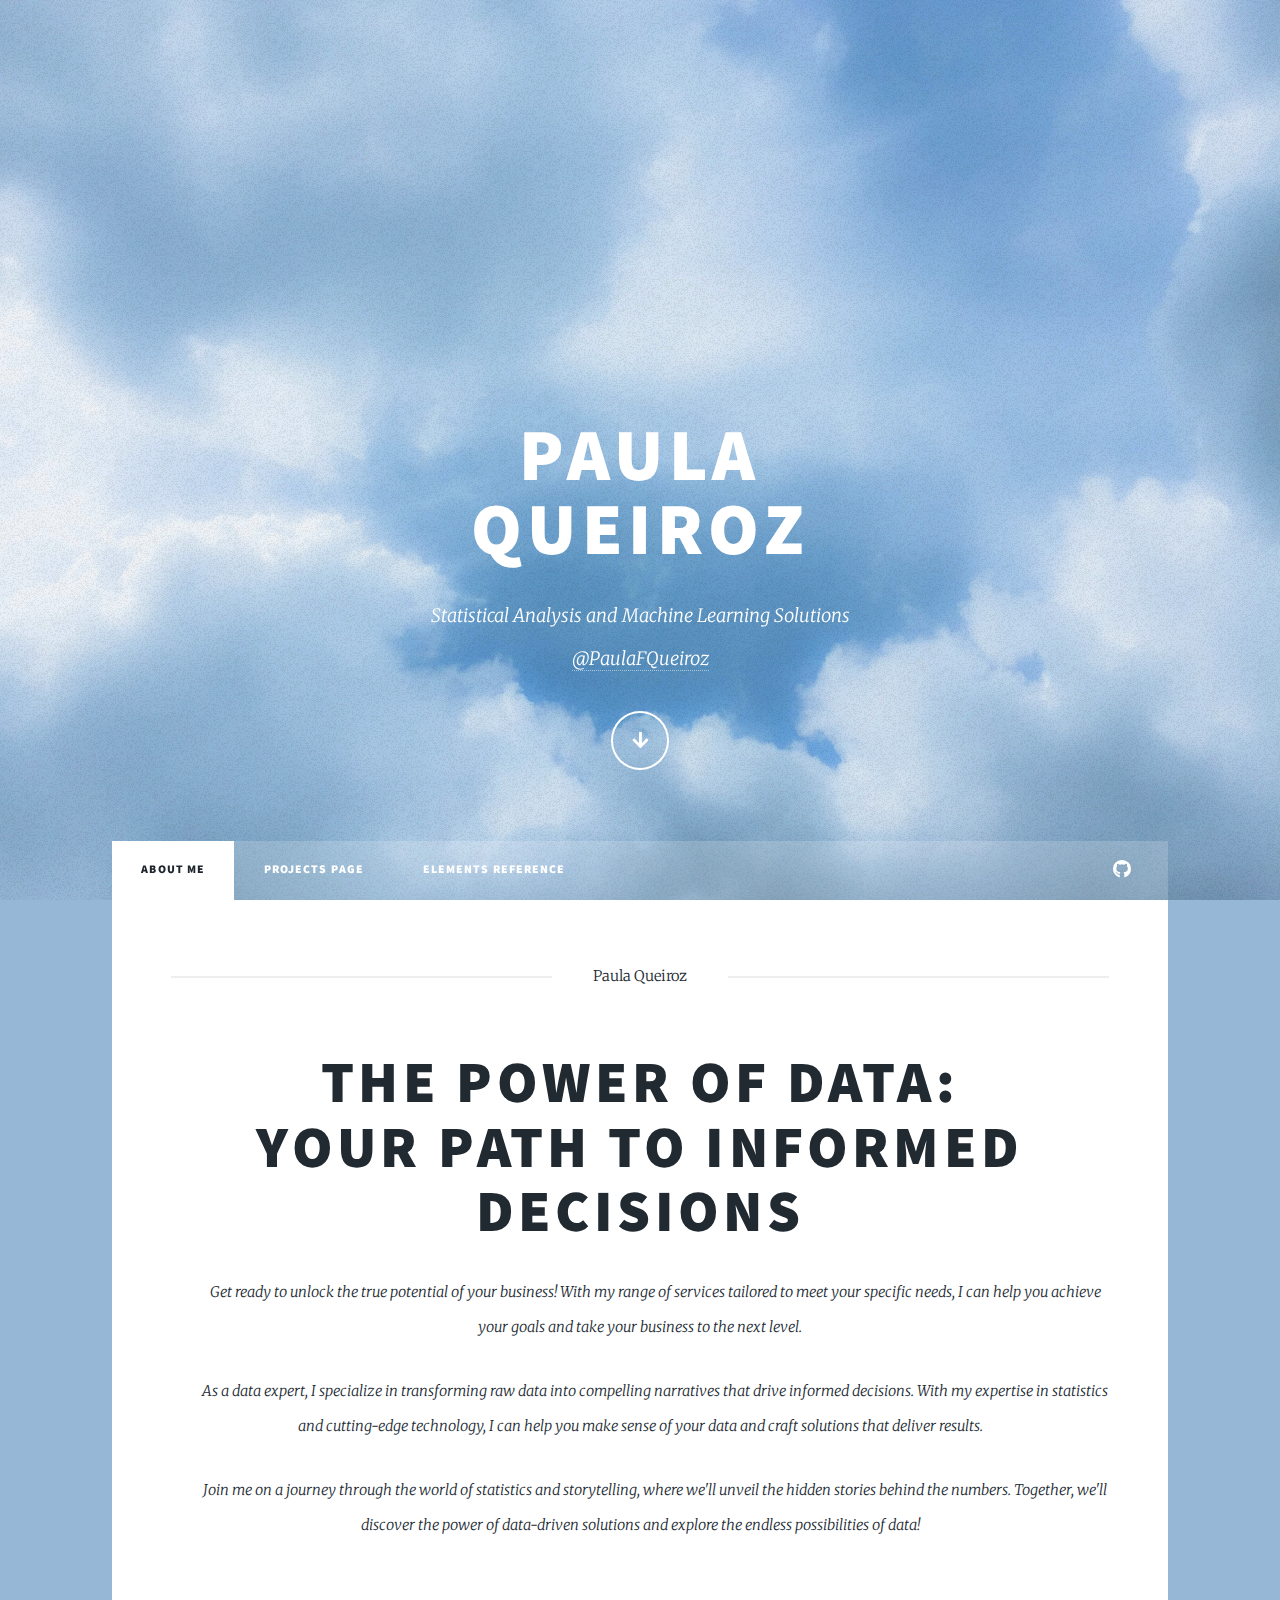
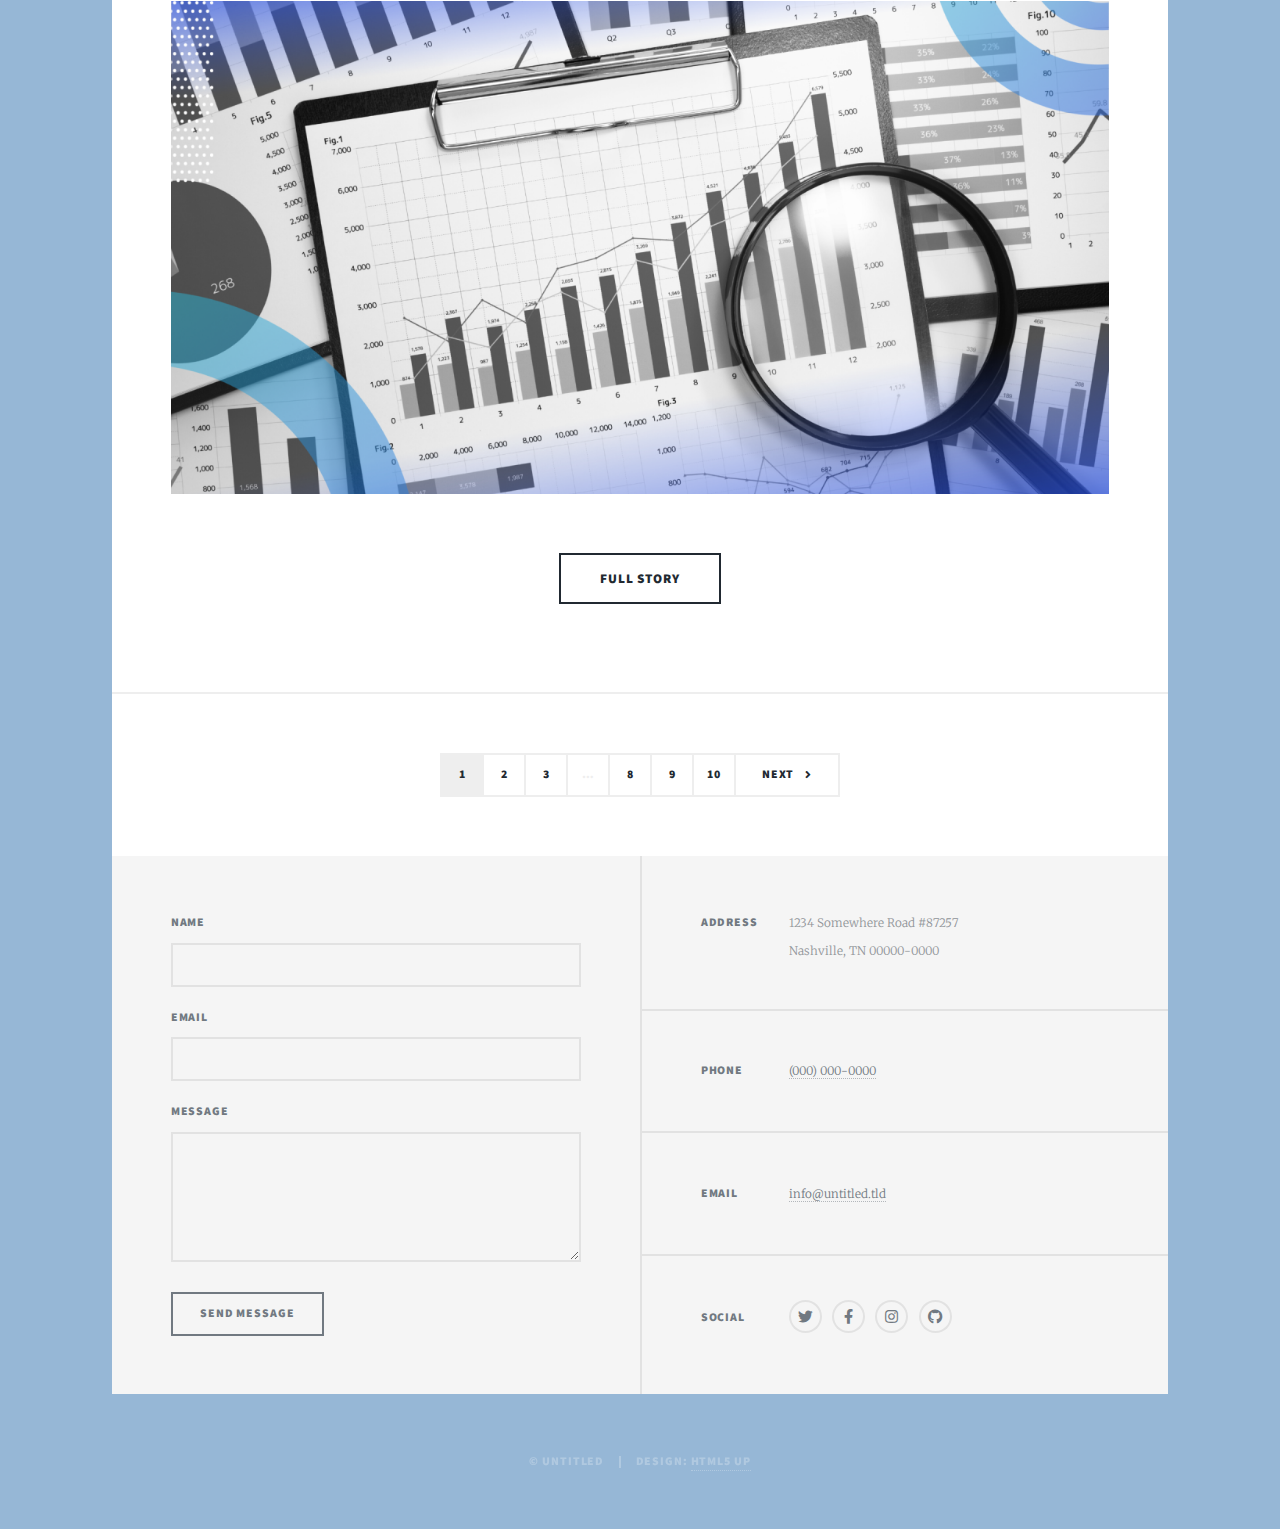
==== commit 76025e20: "last updated" ====
--- a/index.html
+++ b/index.html
@@ -40,9 +40,9 @@
 							<li><a href="elements.html">Elements Reference</a></li>
 						</ul>
 						<ul class="icons">
-							<li><a href="#" class="icon brands fa-twitter"><span class="label">Twitter</span></a></li>
-							<li><a href="#" class="icon brands fa-facebook-f"><span class="label">Facebook</span></a></li>
-							<li><a href="#" class="icon brands fa-instagram"><span class="label">Instagram</span></a></li>
+						<!-- Nav 	<li><a href="#" class="icon brands fa-twitter"><span class="label">Twitter</span></a></li> -->
+						<!-- Nav 	<li><a href="#" class="icon brands fa-facebook-f"><span class="label">Facebook</span></a></li> -->
+						<!-- Nav 	<li><a href="#" class="icon brands fa-instagram"><span class="label">Instagram</span></a></li> -->
 							<li><a href="#" class="icon brands fa-github"><span class="label">GitHub</span></a></li>
 						</ul>
 					</nav>
@@ -60,7 +60,7 @@
 										<p style="text-align: center;text-indent: 30px;">As a data expert, I specialize in transforming raw data into compelling narratives that drive informed decisions. With my expertise in statistics and cutting-edge technology, I can help you make sense of your data and craft solutions that deliver results.</p>
 										<p style="text-align: center;text-indent: 30px;">Join me on a journey through the world of statistics and storytelling, where we'll unveil the hidden stories behind the numbers. Together, we'll discover the power of data-driven solutions and explore the endless possibilities of data!</p>
 								</header>
-								<a href="#" class="image main"><img src="images/icon10.jpg" alt="" /></a>
+								<a href="#" class="image main"><img src="images/Statistical Analysis.png" alt="" /></a>
 								<ul class="actions special">
 									<li><a href="#" class="button large">Full Story</a></li>
 								</ul>
--- a/assets/css/main.css
+++ b/assets/css/main.css
@@ -99,7 +99,7 @@
 	}
 
 	body {
-		background-color: #1e252d;
+		background-color: #96b7d6;
 	}
 
 		body.is-preload *, body.is-preload *:before, body.is-preload *:after {
@@ -298,7 +298,7 @@
 
 		a:hover {
 			border-bottom-color: transparent;
-			color: #18bfef !important;
+			color: #212931 !important;
 		}
 
 	strong, b {
@@ -3233,8 +3233,8 @@
 			left: 0;
 			width: 100%;
 			height: 100%;
-			background-color: #212931;
-			background-image: url("../../images/overlay.png"), linear-gradient(0deg, rgba(0, 0, 0, 0.1), rgba(0, 0, 0, 0.1)), url("../../images/bg.jpg");
+			background-color: #96b7d6;
+			background-image: url("../../images/overlay.png"), linear-gradient(0deg, rgba(150, 183, 214, 0.1), rgba(150, 183, 214, 0.1)), url("../../images/bg.jpg");
 			background-size: auto,								auto,														100% auto;
 			background-position: center,								center,														top center;
 			background-repeat: repeat,								no-repeat,													no-repeat;
@@ -3258,7 +3258,7 @@
 			-webkit-transition-delay: 0.75s;
 			-ms-transition-delay: 0.75s;
 			transition-delay: 0.75s;
-			background: #1e252d;
+			background: #96b7d6;
 			content: '';
 			display: block;
 			height: 100%;
